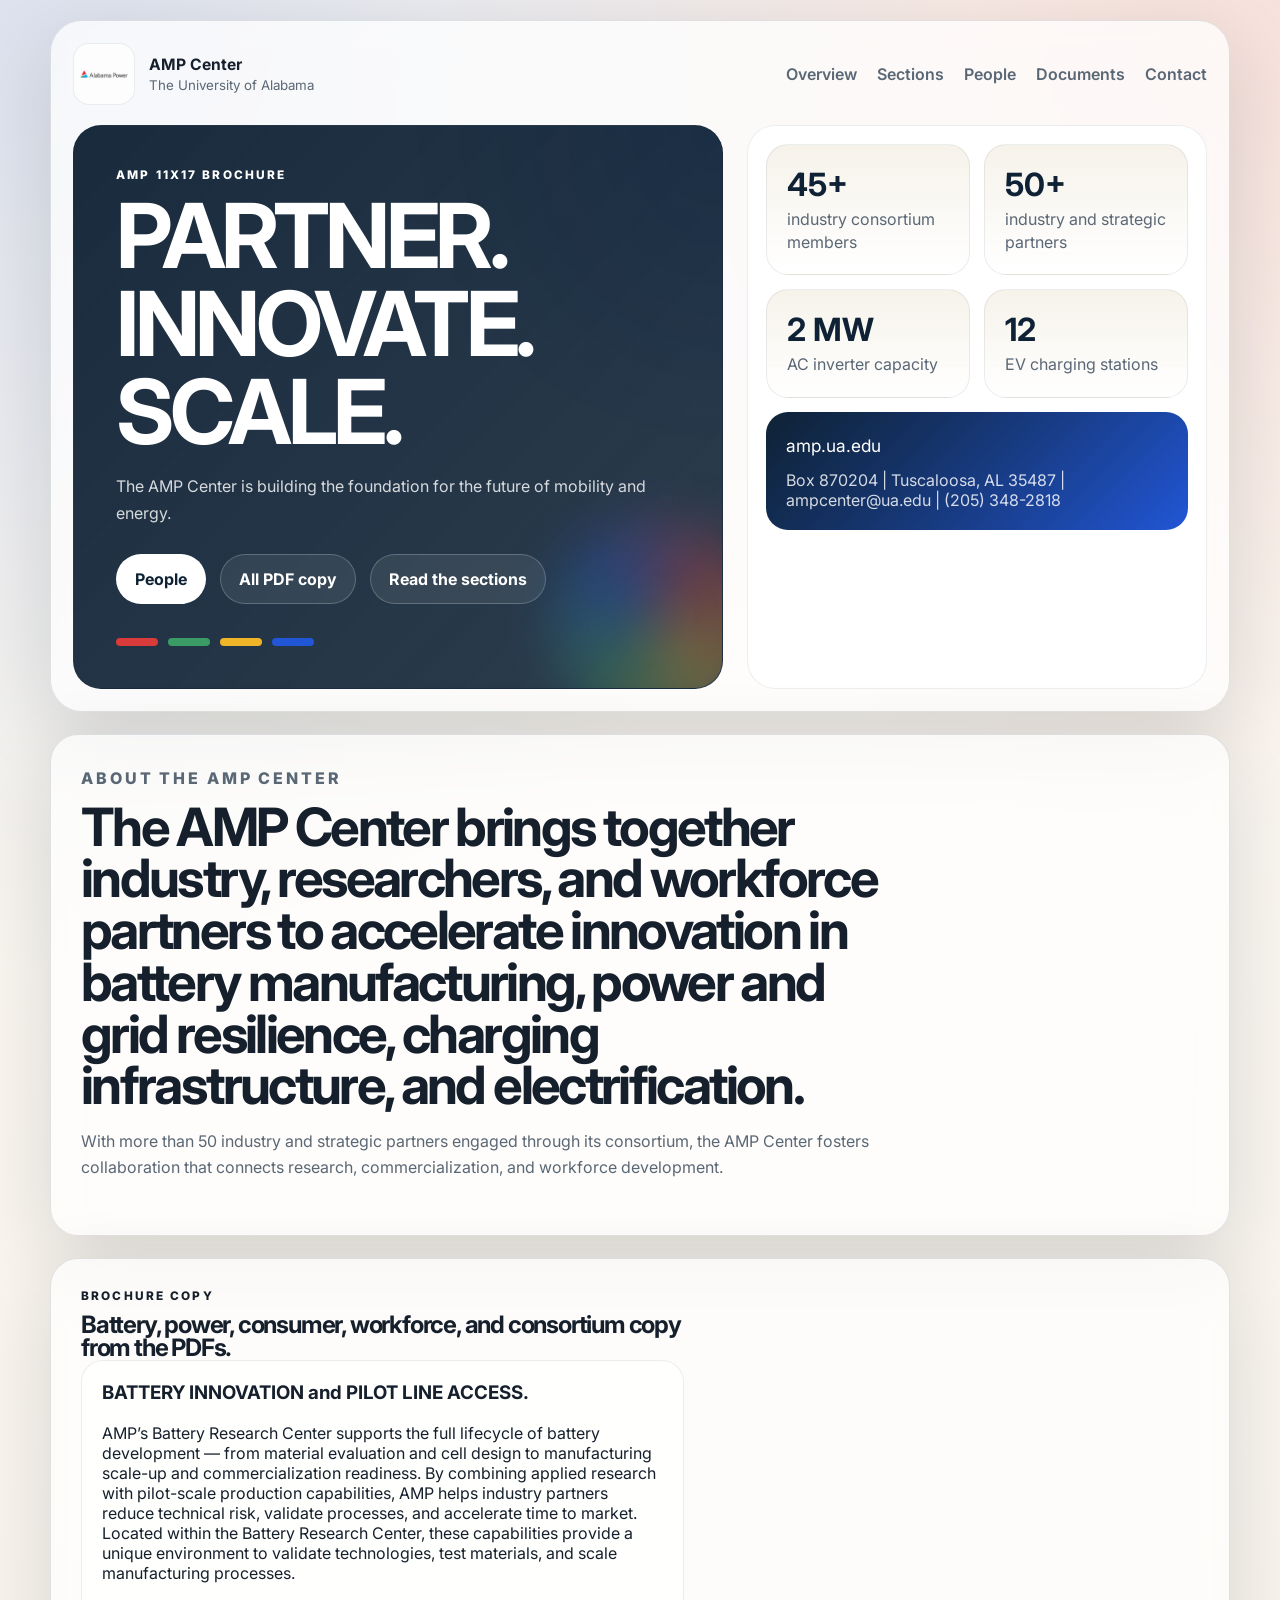
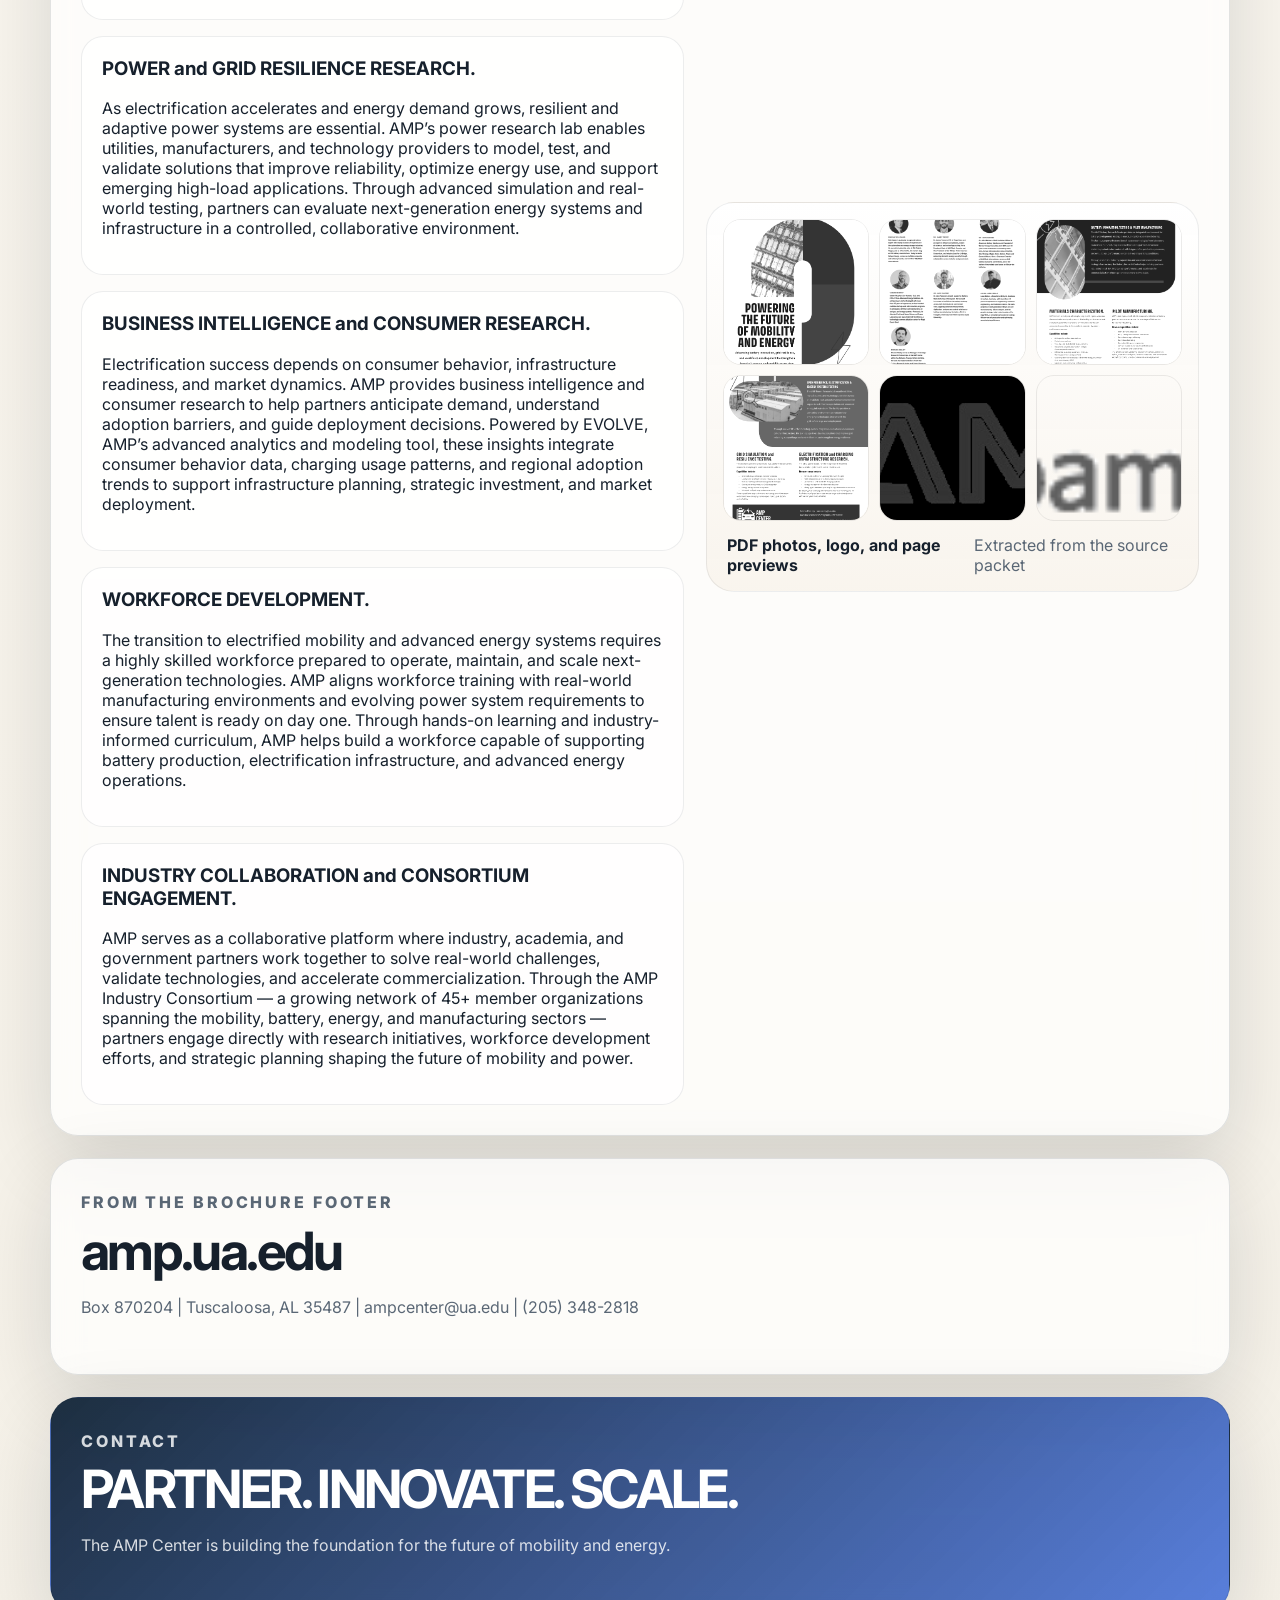
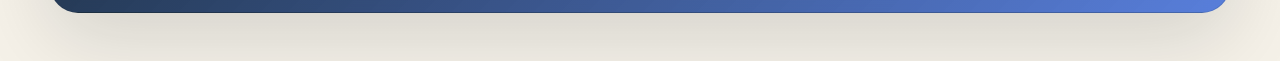
==== index.html @ bafb5ce4 "feat: replace mock copy with PDF text" ====
<!doctype html>
<html lang="en">
<head>
  <meta charset="utf-8" />
  <meta name="viewport" content="width=device-width, initial-scale=1" />
  <title>AMP Center — Partner. Innovate. Scale.</title>
  <meta name="description" content="AMP Center website built from the PDF packet, using the source copy, photos, and brand assets." />
  <link rel="preconnect" href="https://fonts.googleapis.com" />
  <link rel="preconnect" href="https://fonts.gstatic.com" crossorigin />
  <link href="https://fonts.googleapis.com/css2?family=Inter:wght@400;500;600;700;800&display=swap" rel="stylesheet" />
  <link rel="stylesheet" href="styles.css" />
</head>
<body>
  <div class="page-shell">
    <header class="hero">
      <nav class="topbar">
        <a class="brand" href="#top" aria-label="AMP Center home">
          <img src="public/assets/alabama-power-logo.gif" alt="Alabama Power logo" />
          <span><strong>AMP Center</strong><small>The University of Alabama</small></span>
        </a>
        <div class="navlinks">
          <a href="#overview">Overview</a>
          <a href="#sections">Sections</a>
          <a href="people.html">People</a>
          <a href="documents.html">Documents</a>
          <a href="#contact">Contact</a>
        </div>
      </nav>

      <div class="hero-grid" id="top">
        <div class="hero-copy">
          <p class="eyebrow">AMP 11x17 brochure</p>
          <h1>PARTNER. INNOVATE. SCALE.</h1>
          <p class="lede">The AMP Center is building the foundation for the future of mobility and energy.</p>
          <div class="hero-actions">
            <a class="button primary" href="people.html">People</a>
            <a class="button secondary" href="documents.html">All PDF copy</a>
            <a class="button secondary" href="#sections">Read the sections</a>
          </div>
          <div class="color-ribbon" aria-label="AMP brand colors">
            <span class="swatch red"></span>
            <span class="swatch green"></span>
            <span class="swatch yellow"></span>
            <span class="swatch blue"></span>
          </div>
        </div>

        <div class="hero-panel">
          <div class="stats-grid">
            <article><strong>45+</strong><span>industry consortium members</span></article>
            <article><strong>50+</strong><span>industry and strategic partners</span></article>
            <article><strong>2 MW</strong><span>AC inverter capacity</span></article>
            <article><strong>12</strong><span>EV charging stations</span></article>
          </div>
          <div class="quote-card">
            <p>amp.ua.edu</p>
            <span>Box 870204 | Tuscaloosa, AL 35487 | ampcenter@ua.edu | (205) 348-2818</span>
          </div>
        </div>
      </div>
    </header>

    <main>
      <section class="section" id="overview">
        <div class="section-head">
          <p class="eyebrow">About the AMP Center</p>
          <h2>The AMP Center brings together industry, researchers, and workforce partners to accelerate innovation in battery manufacturing, power and grid resilience, charging infrastructure, and electrification.</h2>
          <p>With more than 50 industry and strategic partners engaged through its consortium, the AMP Center fosters collaboration that connects research, commercialization, and workforce development.</p>
        </div>
      </section>

      <section class="section split" id="sections">
        <div>
          <p class="eyebrow">Brochure copy</p>
          <h2>Battery, power, consumer, workforce, and consortium copy from the PDFs.</h2>
          <div class="info-list">
            <div>
              <h3>BATTERY INNOVATION and PILOT LINE ACCESS.</h3>
              <p>AMP’s Battery Research Center supports the full lifecycle of battery development — from material evaluation and cell design to manufacturing scale-up and commercialization readiness. By combining applied research with pilot-scale production capabilities, AMP helps industry partners reduce technical risk, validate processes, and accelerate time to market. Located within the Battery Research Center, these capabilities provide a unique environment to validate technologies, test materials, and scale manufacturing processes.</p>
            </div>
            <div>
              <h3>POWER and GRID RESILIENCE RESEARCH.</h3>
              <p>As electrification accelerates and energy demand grows, resilient and adaptive power systems are essential. AMP’s power research lab enables utilities, manufacturers, and technology providers to model, test, and validate solutions that improve reliability, optimize energy use, and support emerging high-load applications. Through advanced simulation and real-world testing, partners can evaluate next-generation energy systems and infrastructure in a controlled, collaborative environment.</p>
            </div>
            <div>
              <h3>BUSINESS INTELLIGENCE and CONSUMER RESEARCH.</h3>
              <p>Electrification success depends on consumer behavior, infrastructure readiness, and market dynamics. AMP provides business intelligence and consumer research to help partners anticipate demand, understand adoption barriers, and guide deployment decisions. Powered by EVOLVE, AMP’s advanced analytics and modeling tool, these insights integrate consumer behavior data, charging usage patterns, and regional adoption trends to support infrastructure planning, strategic investment, and market deployment.</p>
            </div>
            <div>
              <h3>WORKFORCE DEVELOPMENT.</h3>
              <p>The transition to electrified mobility and advanced energy systems requires a highly skilled workforce prepared to operate, maintain, and scale next-generation technologies. AMP aligns workforce training with real-world manufacturing environments and evolving power system requirements to ensure talent is ready on day one. Through hands-on learning and industry-informed curriculum, AMP helps build a workforce capable of supporting battery production, electrification infrastructure, and advanced energy operations.</p>
            </div>
            <div>
              <h3>INDUSTRY COLLABORATION and CONSORTIUM ENGAGEMENT.</h3>
              <p>AMP serves as a collaborative platform where industry, academia, and government partners work together to solve real-world challenges, validate technologies, and accelerate commercialization. Through the AMP Industry Consortium — a growing network of 45+ member organizations spanning the mobility, battery, energy, and manufacturing sectors — partners engage directly with research initiatives, workforce development efforts, and strategic planning shaping the future of mobility and power.</p>
            </div>
          </div>
        </div>

        <aside class="mosaic-panel">
          <div class="portrait-grid">
            <img src="public/assets/pdf-previews/AMP_11x17_brochure_20260331_p1.png" alt="AMP brochure page preview" />
            <img src="public/assets/battery-page.jpg" alt="AMP battery advisory board page render" />
            <img src="public/assets/pdf-previews/AMP_BRC_OnePager_20260331_p1.png" alt="Battery research one-pager preview" />
            <img src="public/assets/pdf-previews/AMP_PRC_OnePager_20260331_p1.png" alt="Power research one-pager preview" />
            <img src="public/assets/amp-mark.jpg" alt="AMP logo from the PDF packet" />
            <img src="public/assets/alabama-power-logo.gif" alt="Alabama Power logo" />
          </div>
          <div class="mosaic-caption">
            <strong>PDF photos, logo, and page previews</strong>
            <span>Extracted from the source packet</span>
          </div>
        </aside>
      </section>

      <section class="section">
        <div class="section-head compact">
          <p class="eyebrow">From the brochure footer</p>
          <h2>amp.ua.edu</h2>
          <p>Box 870204 | Tuscaloosa, AL 35487 | ampcenter@ua.edu | (205) 348-2818</p>
        </div>
      </section>

      <section class="section highlight" id="contact">
        <div class="section-head compact">
          <p class="eyebrow">Contact</p>
          <h2>PARTNER. INNOVATE. SCALE.</h2>
          <p>The AMP Center is building the foundation for the future of mobility and energy.</p>
        </div>
      </section>
    </main>
  </div>
</body>
</html>
---- styles.css ----
:root {
  --bg: #f5f1e8;
  --surface: rgba(255, 255, 255, 0.72);
  --surface-strong: rgba(255, 255, 255, 0.92);
  --text: #16202c;
  --muted: #5a6775;
  --line: rgba(22, 32, 44, 0.12);
  --navy: #0f2235;
  --blue: #2156d6;
  --red: #d93a3a;
  --green: #3a9c64;
  --yellow: #f0b429;
  --shadow: 0 24px 80px rgba(12, 18, 28, 0.14);
}

* {
  box-sizing: border-box;
}

html {
  scroll-behavior: smooth;
}

body {
  margin: 0;
  font-family: Inter, system-ui, -apple-system, BlinkMacSystemFont, "Segoe UI", sans-serif;
  color: var(--text);
  background:
    radial-gradient(circle at top left, rgba(33, 86, 214, 0.14), transparent 28%),
    radial-gradient(circle at top right, rgba(217, 58, 58, 0.12), transparent 24%),
    linear-gradient(180deg, #fbf8f2 0%, var(--bg) 100%);
}

a {
  color: inherit;
  text-decoration: none;
}

img {
  max-width: 100%;
  display: block;
}

.page-shell {
  width: min(1180px, calc(100% - 32px));
  margin: 0 auto;
  padding: 20px 0 48px;
}

.hero,
.section,
.contact {
  border: 1px solid var(--line);
  background: var(--surface);
  backdrop-filter: blur(14px);
  box-shadow: var(--shadow);
}

.hero {
  border-radius: 32px;
  padding: 22px;
}

.topbar {
  display: flex;
  align-items: center;
  justify-content: space-between;
  gap: 20px;
  padding-bottom: 20px;
}

.brand {
  display: inline-flex;
  align-items: center;
  gap: 14px;
}

.brand img {
  width: 62px;
  height: 62px;
  object-fit: contain;
  border-radius: 16px;
  background: rgba(255, 255, 255, 0.75);
  padding: 6px;
  border: 1px solid rgba(22, 32, 44, 0.08);
}

.brand strong {
  display: block;
  font-size: 0.98rem;
}

.brand small,
.navlinks a,
.section-head p,
.quote-card span,
.mosaic-caption span {
  color: var(--muted);
}

.navlinks {
  display: flex;
  flex-wrap: wrap;
  gap: 20px;
  font-weight: 600;
}

.hero-grid {
  display: grid;
  grid-template-columns: 1.2fr 0.85fr;
  gap: 24px;
  align-items: stretch;
}

.hero-copy,
.hero-panel,
.contact-card,
.mosaic-panel,
.card {
  border-radius: 28px;
  background: var(--surface-strong);
  border: 1px solid rgba(22, 32, 44, 0.08);
}

.hero-copy {
  padding: 42px;
  background:
    linear-gradient(135deg, rgba(15, 34, 53, 0.96), rgba(15, 34, 53, 0.88)),
    radial-gradient(circle at top right, rgba(33, 86, 214, 0.45), transparent 38%);
  color: #fff;
  position: relative;
  overflow: hidden;
}

.hero-copy::after {
  content: "";
  position: absolute;
  inset: auto -40px -40px auto;
  width: 210px;
  height: 210px;
  background: conic-gradient(from 45deg, var(--red), var(--yellow), var(--green), var(--blue), var(--red));
  filter: blur(26px);
  opacity: 0.36;
  border-radius: 50%;
}

.eyebrow {
  margin: 0 0 10px;
  text-transform: uppercase;
  letter-spacing: 0.18em;
  font-size: 0.74rem;
  font-weight: 800;
}

.hero h1,
.section h2 {
  margin: 0;
  line-height: 0.98;
  letter-spacing: -0.05em;
}

.hero h1 {
  font-size: clamp(3rem, 7vw, 5.8rem);
  max-width: 10ch;
}

.lede,
.section-head p,
.contact p,
.card p,
.info-list li,
.quote-card p {
  font-size: 1rem;
  line-height: 1.65;
}

.lede {
  margin: 18px 0 0;
  max-width: 58ch;
  color: rgba(255, 255, 255, 0.82);
}

.hero-actions {
  display: flex;
  flex-wrap: wrap;
  gap: 14px;
  margin-top: 28px;
}

.button {
  display: inline-flex;
  align-items: center;
  justify-content: center;
  gap: 8px;
  padding: 14px 18px;
  border-radius: 999px;
  font-weight: 700;
  border: 1px solid transparent;
}

.button.primary {
  background: #fff;
  color: var(--navy);
}

.button.secondary {
  border-color: rgba(255, 255, 255, 0.22);
  color: #fff;
  background: rgba(255, 255, 255, 0.08);
}

.button.secondary.dark {
  border-color: rgba(22, 32, 44, 0.12);
  color: var(--navy);
  background: rgba(255, 255, 255, 0.68);
}

.color-ribbon {
  display: flex;
  gap: 10px;
  margin-top: 34px;
}

.swatch {
  width: 42px;
  height: 8px;
  border-radius: 999px;
}

.swatch.red { background: var(--red); }
.swatch.green { background: var(--green); }
.swatch.yellow { background: var(--yellow); }
.swatch.blue { background: var(--blue); }

.hero-panel {
  padding: 18px;
}

.stats-grid {
  display: grid;
  grid-template-columns: repeat(2, minmax(0, 1fr));
  gap: 14px;
}

.stats-grid article,
.card,
.contact-card,
.quote-card {
  padding: 20px;
}

.stats-grid article {
  border-radius: 22px;
  background: linear-gradient(180deg, rgba(245, 241, 232, 0.88), rgba(255, 255, 255, 0.96));
  border: 1px solid rgba(22, 32, 44, 0.08);
}

.stats-grid strong {
  display: block;
  font-size: 2rem;
  color: var(--navy);
  margin-bottom: 4px;
}

.stats-grid span {
  color: var(--muted);
  line-height: 1.45;
}

.quote-card {
  margin-top: 14px;
  border-radius: 22px;
  background:
    linear-gradient(135deg, rgba(15, 34, 53, 0.96), rgba(33, 86, 214, 0.78)),
    linear-gradient(135deg, var(--navy), var(--blue));
  color: #fff;
}

.quote-card p {
  margin: 0 0 10px;
  font-size: 1.08rem;
}

.quote-card span {
  color: rgba(255, 255, 255, 0.82);
}

.section {
  margin-top: 22px;
  padding: 30px;
  border-radius: 28px;
}

.section-head {
  max-width: 820px;
  margin-bottom: 24px;
}

.section-head h2 {
  font-size: clamp(2rem, 4.5vw, 3.3rem);
  margin-bottom: 12px;
}

.cards {
  display: grid;
  gap: 16px;
}

.three-up { grid-template-columns: repeat(3, minmax(0, 1fr)); }
.two-up { grid-template-columns: repeat(2, minmax(0, 1fr)); }

.card {
  background: linear-gradient(180deg, rgba(255, 255, 255, 0.95), rgba(252, 248, 241, 0.94));
}

.card h3,
.info-list h3,
.contact-card .eyebrow {
  margin-top: 0;
}

.card p { margin-bottom: 0; }

.card.accent-red { box-shadow: inset 0 4px 0 var(--red); }
.card.accent-blue { box-shadow: inset 0 4px 0 var(--blue); }
.card.accent-gold { box-shadow: inset 0 4px 0 var(--yellow); }

.split {
  display: grid;
  grid-template-columns: 1.1fr 0.9fr;
  gap: 22px;
  align-items: center;
}

.info-list {
  display: grid;
  gap: 16px;
}

.info-list > div {
  border-radius: 22px;
  padding: 20px;
  background: rgba(255, 255, 255, 0.72);
  border: 1px solid rgba(22, 32, 44, 0.08);
}

.info-list ul {
  margin: 0;
  padding-left: 20px;
  color: var(--muted);
}

.info-list li + li { margin-top: 8px; }

.mosaic-panel {
  padding: 16px;
  background: linear-gradient(180deg, rgba(255, 255, 255, 0.9), rgba(248, 243, 235, 0.88));
}

.portrait-grid {
  display: grid;
  grid-template-columns: repeat(3, 1fr);
  gap: 10px;
}

.portrait-grid img {
  aspect-ratio: 1 / 1;
  object-fit: cover;
  border-radius: 18px;
  filter: grayscale(1) contrast(1.08);
  border: 1px solid rgba(22, 32, 44, 0.08);
}

.source-grid {
  display: grid;
  grid-template-columns: repeat(4, minmax(0, 1fr));
  gap: 16px;
}

.source-card {
  padding: 14px;
  border-radius: 24px;
  background: rgba(255, 255, 255, 0.82);
  border: 1px solid rgba(22, 32, 44, 0.08);
}

.source-card img {
  width: 100%;
  aspect-ratio: 4 / 5;
  object-fit: cover;
  border-radius: 18px;
  border: 1px solid rgba(22, 32, 44, 0.08);
  margin-bottom: 12px;
}

.source-card h3 {
  margin: 0 0 8px;
}

.source-card p {
  margin: 0;
  color: var(--muted);
  line-height: 1.55;
}

.doc-page {
  margin-top: 16px;
  padding: 18px;
  border-radius: 24px;
  background: rgba(255, 255, 255, 0.76);
  border: 1px solid rgba(22, 32, 44, 0.08);
}

.doc-page h3 {
  margin: 0 0 12px;
}

.copy-block {
  margin: 0;
  padding: 18px;
  white-space: pre-wrap;
  font-family: "Inter", system-ui, sans-serif;
  font-size: 0.96rem;
  line-height: 1.7;
  color: var(--text);
  background: rgba(245, 241, 232, 0.5);
  border-radius: 18px;
  border: 1px solid rgba(22, 32, 44, 0.08);
}

.mosaic-caption {
  display: flex;
  justify-content: space-between;
  gap: 12px;
  align-items: baseline;
  padding: 14px 4px 0;
}

.chips {
  list-style: none;
  padding: 0;
  margin: 0;
  display: flex;
  flex-wrap: wrap;
  gap: 10px;
}

.chips li {
  padding: 10px 14px;
  border-radius: 999px;
  background: rgba(245, 241, 232, 0.95);
  border: 1px solid rgba(22, 32, 44, 0.08);
  color: var(--navy);
  font-size: 0.93rem;
  font-weight: 600;
}

.highlight {
  background:
    linear-gradient(135deg, rgba(15, 34, 53, 0.94), rgba(33, 86, 214, 0.74));
  color: #fff;
}

.highlight p,
.highlight .eyebrow { color: rgba(255, 255, 255, 0.82); }

.highlight .section-head h2 { color: #fff; }

.benefit-strip {
  display: flex;
  flex-wrap: wrap;
  gap: 12px;
}

.benefit-strip span {
  padding: 12px 16px;
  border-radius: 999px;
  background: rgba(255, 255, 255, 0.12);
  border: 1px solid rgba(255, 255, 255, 0.18);
  font-weight: 700;
}

.contact {
  margin-top: 22px;
  display: grid;
  grid-template-columns: 1fr auto;
  gap: 20px;
  align-items: center;
  padding: 30px;
  border-radius: 28px;
}

.contact-card {
  min-width: min(100%, 380px);
}

/* People directory page */
.directory-page {
  background:
    radial-gradient(circle at top left, rgba(33, 86, 214, 0.1), transparent 30%),
    radial-gradient(circle at top right, rgba(217, 58, 58, 0.08), transparent 26%),
    linear-gradient(180deg, #fbf8f2 0%, var(--bg) 100%);
}

.directory-hero,
.directory-section {
  border: 1px solid var(--line);
  background: var(--surface);
  backdrop-filter: blur(14px);
  box-shadow: var(--shadow);
  border-radius: 32px;
}

.directory-hero {
  padding: 22px;
}

.directory-topbar {
  display: flex;
  align-items: center;
  justify-content: space-between;
  gap: 16px;
  margin-bottom: 22px;
}

.directory-hero-grid {
  display: grid;
  grid-template-columns: 1fr 360px;
  gap: 22px;
  align-items: stretch;
}

.directory-hero-grid h1 {
  margin: 0;
  font-size: clamp(2.6rem, 6vw, 5rem);
  line-height: 0.98;
  letter-spacing: -0.05em;
  max-width: 12ch;
}

.dark {
  color: var(--navy);
}

.directory-hero-card {
  padding: 14px;
  border-radius: 28px;
  background: rgba(255, 255, 255, 0.78);
  border: 1px solid rgba(22, 32, 44, 0.08);
  display: flex;
  flex-direction: column;
  gap: 12px;
}

.directory-hero-card img,
.committee-poster img {
  width: 100%;
  display: block;
  border-radius: 20px;
  border: 1px solid rgba(22, 32, 44, 0.08);
}

.directory-hero-card span,
.committee-poster {
  color: var(--muted);
}

.directory-main {
  display: grid;
  gap: 22px;
  margin-top: 22px;
}

.directory-section {
  padding: 28px;
}

.committee-poster {
  margin-bottom: 18px;
}

.committee-poster img {
  max-height: 420px;
  object-fit: cover;
}

.people-grid {
  display: grid;
  grid-template-columns: repeat(2, minmax(0, 1fr));
  gap: 16px;
}

.person-card {
  display: grid;
  grid-template-columns: 88px 1fr;
  gap: 14px;
  padding: 16px;
  border-radius: 24px;
  background: rgba(255, 255, 255, 0.82);
  border: 1px solid rgba(22, 32, 44, 0.08);
}

.person-photo {
  width: 88px;
  height: 88px;
  border-radius: 22px;
  object-fit: cover;
  border: 1px solid rgba(22, 32, 44, 0.08);
  background: #fff;
}

.photo-poster {
  background-image: url("public/assets/battery-page.jpg");
  background-size: cover;
  background-position: center;
}

.person-card h3 {
  margin: 0 0 4px;
}

.role {
  margin: 0 0 8px;
  color: var(--blue);
  font-size: 0.92rem;
  font-weight: 700;
}

.person-card p:last-child {
  margin: 0;
  line-height: 1.55;
  color: var(--muted);
}

@media (max-width: 980px) {
  .hero-grid,
  .split,
  .contact,
  .three-up,
  .two-up,
  .source-grid,
  .directory-hero-grid,
  .people-grid {
    grid-template-columns: 1fr;
  }

  .topbar {
    flex-direction: column;
    align-items: flex-start;
  }

  .navlinks {
    gap: 14px;
  }

  .hero-copy {
    padding: 28px;
  }

  .section,
  .contact {
    padding: 22px;
  }
}

@media (max-width: 640px) {
  .page-shell {
    width: min(100% - 18px, 1180px);
    padding-top: 10px;
  }

  .hero,
  .section,
  .contact {
    border-radius: 24px;
  }

  .hero-copy,
  .hero-panel,
  .card,
  .contact-card,
  .mosaic-panel {
    border-radius: 22px;
  }

  .stats-grid {
    grid-template-columns: 1fr;
  }

  .portrait-grid {
    grid-template-columns: repeat(2, 1fr);
  }

  .directory-topbar {
    flex-direction: column;
    align-items: flex-start;
  }

  .person-card {
    grid-template-columns: 76px 1fr;
  }

  .person-photo {
    width: 76px;
    height: 76px;
  }

  .mosaic-caption {
    flex-direction: column;
    align-items: flex-start;
  }
}

@media (max-width: 640px) {
  .directory-hero,
  .directory-section {
    border-radius: 24px;
  }

  .directory-hero-grid h1 {
    max-width: none;
  }
}
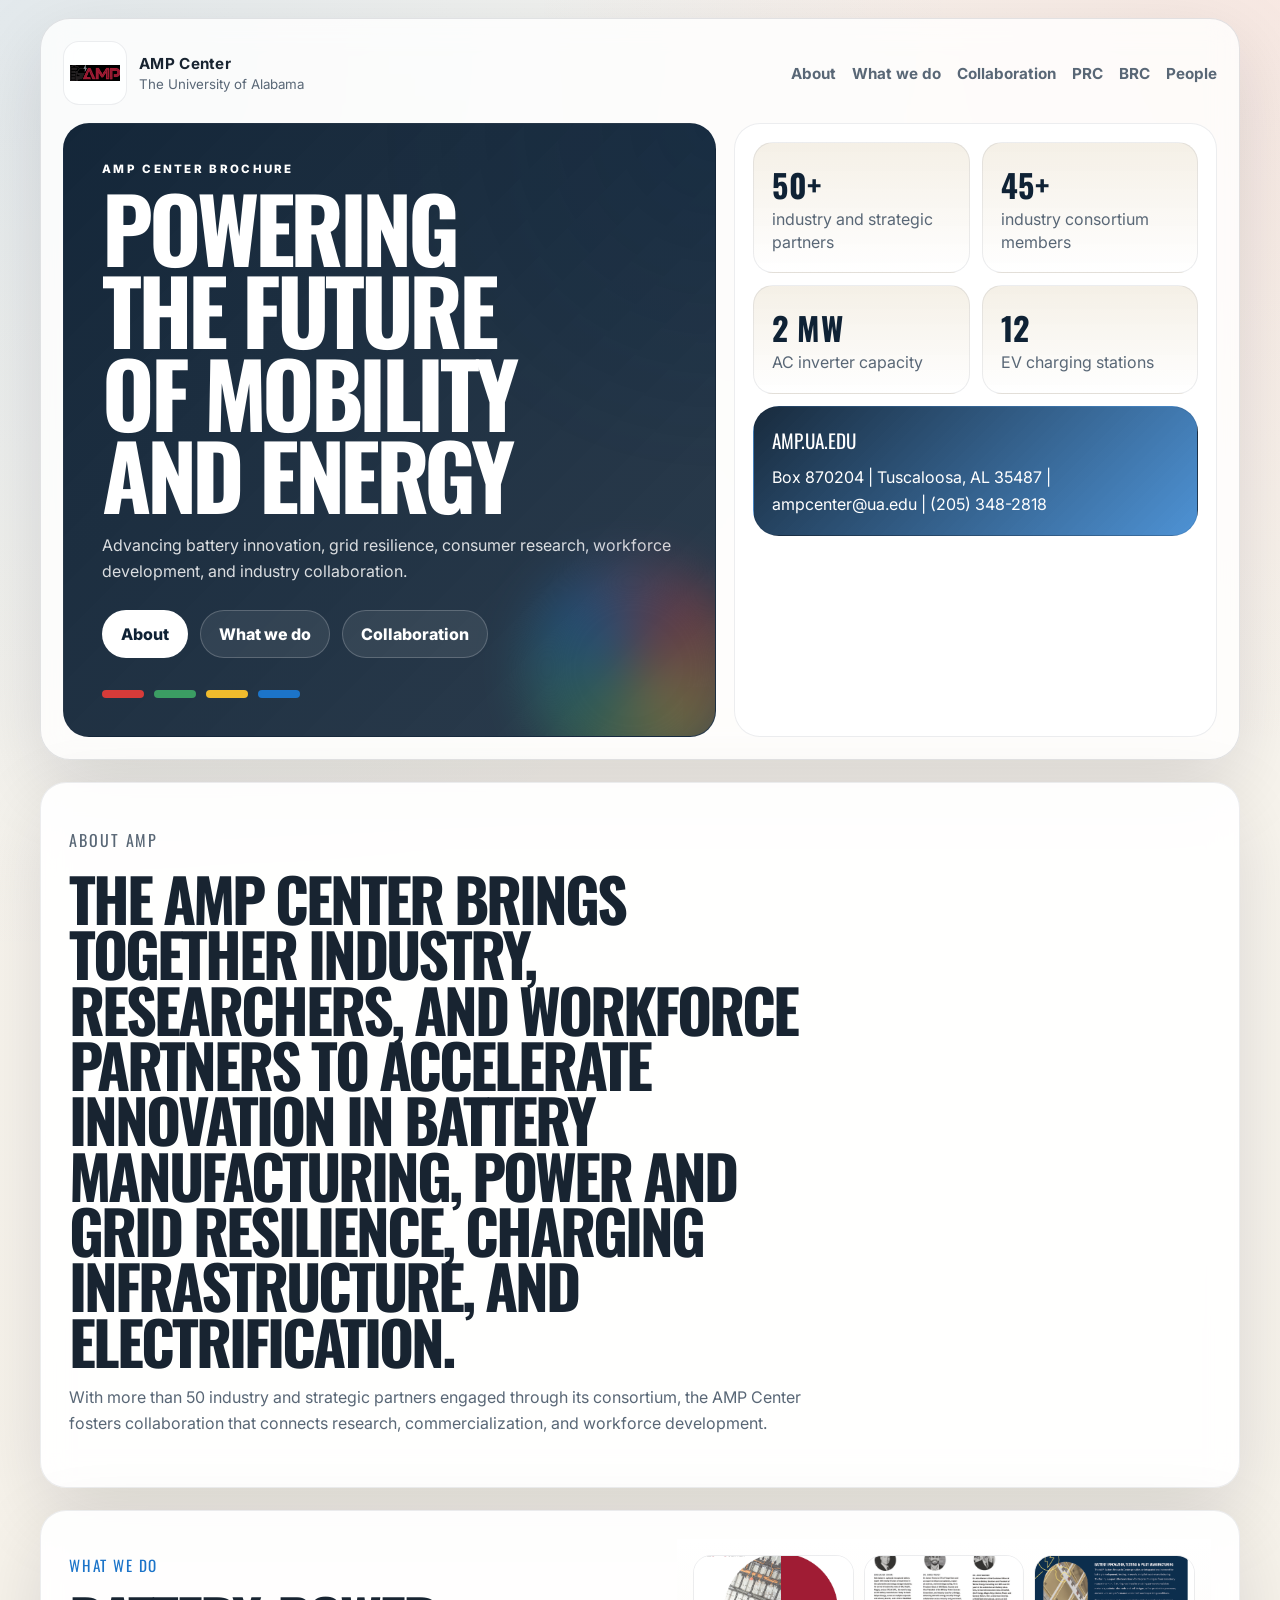
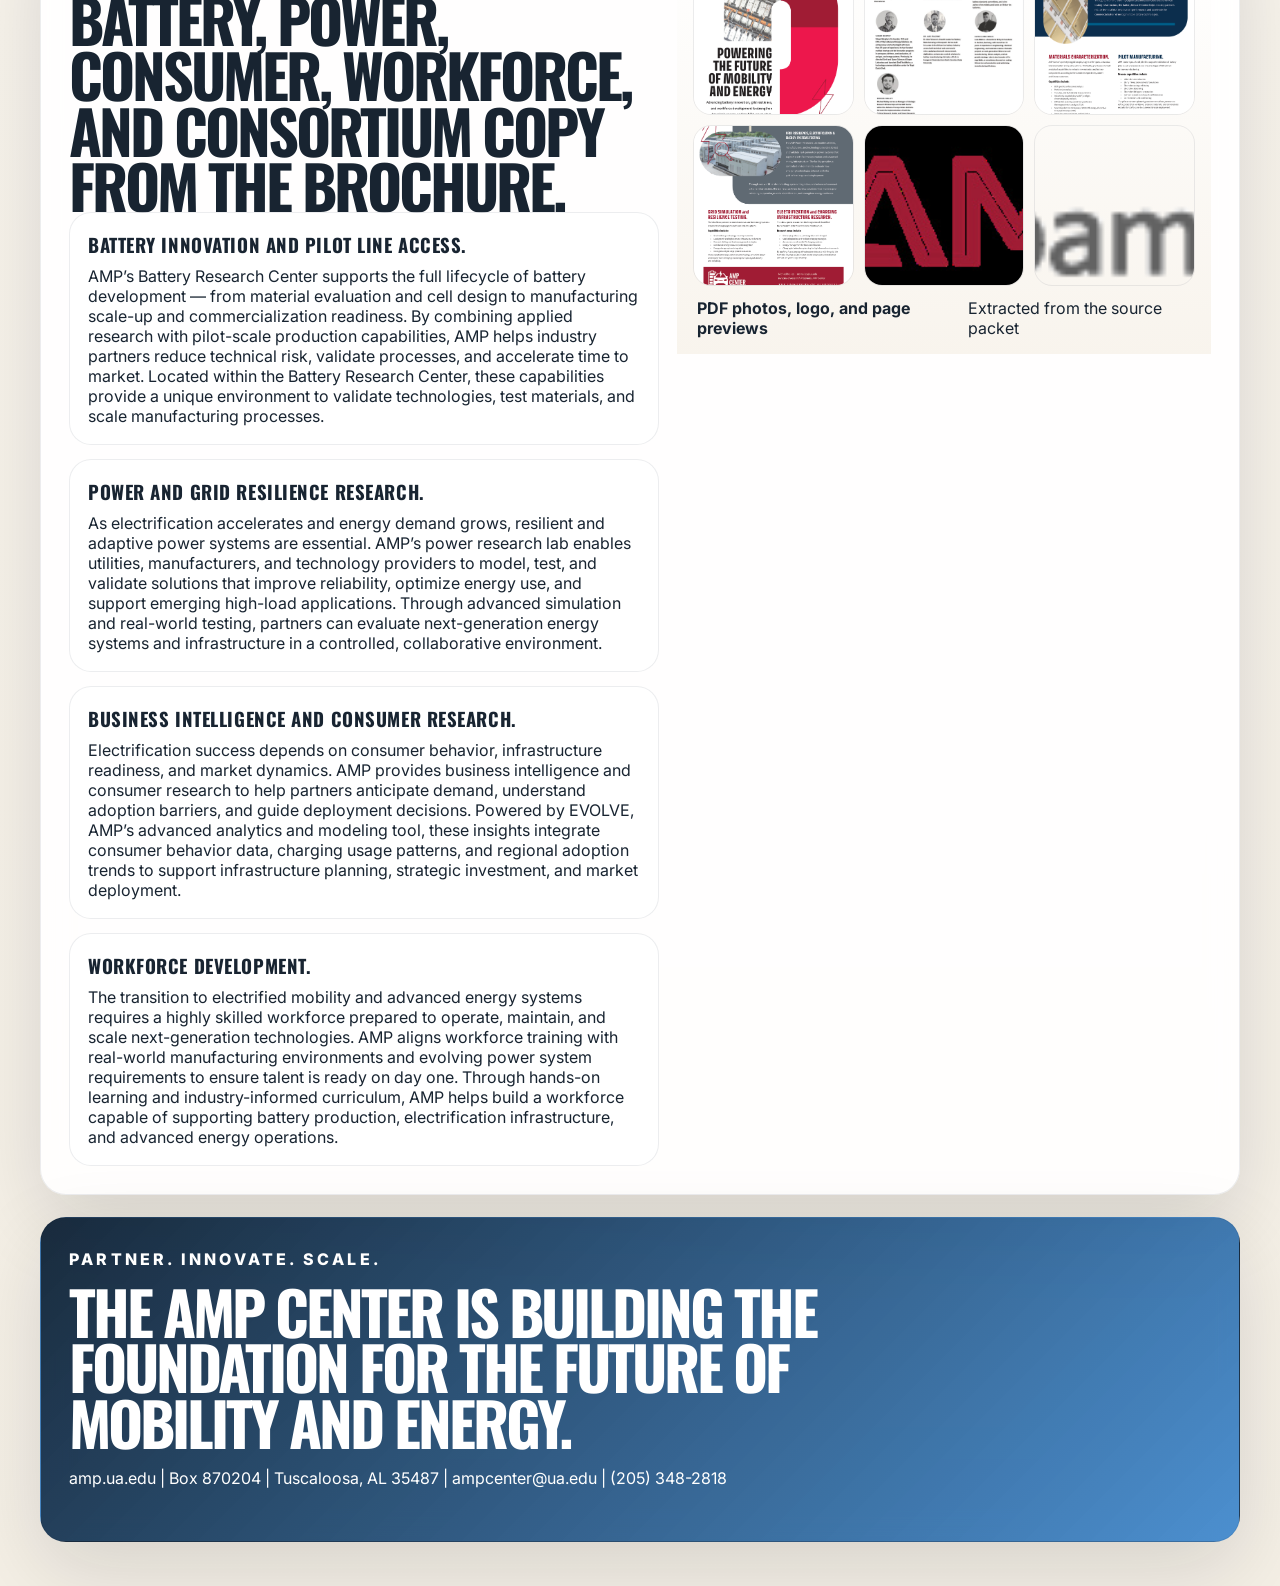
==== commit 52aa9533: "feat: redesign AMP site around brochure pages" ====
--- a/index.html
+++ b/index.html
@@ -3,52 +3,47 @@
 <head>
   <meta charset="utf-8" />
   <meta name="viewport" content="width=device-width, initial-scale=1" />
-  <title>AMP Center — Partner. Innovate. Scale.</title>
-  <meta name="description" content="AMP Center website built from the PDF packet, using the source copy, photos, and brand assets." />
+  <title>AMP Center — Powering the future of mobility and energy</title>
+  <meta name="description" content="AMP Center site using brochure colors, fonts, logo, and PDF copy." />
   <link rel="preconnect" href="https://fonts.googleapis.com" />
   <link rel="preconnect" href="https://fonts.gstatic.com" crossorigin />
-  <link href="https://fonts.googleapis.com/css2?family=Inter:wght@400;500;600;700;800&display=swap" rel="stylesheet" />
+  <link href="https://fonts.googleapis.com/css2?family=Inter:wght@400;500;600;700;800&family=Oswald:wght@400;500;600;700&display=swap" rel="stylesheet" />
   <link rel="stylesheet" href="styles.css" />
 </head>
 <body>
   <div class="page-shell">
     <header class="hero">
       <nav class="topbar">
-        <a class="brand" href="#top" aria-label="AMP Center home">
-          <img src="public/assets/alabama-power-logo.gif" alt="Alabama Power logo" />
+        <a class="brand" href="index.html">
+          <img src="public/assets/amp-mark.jpg" alt="AMP logo" />
           <span><strong>AMP Center</strong><small>The University of Alabama</small></span>
         </a>
         <div class="navlinks">
-          <a href="#overview">Overview</a>
-          <a href="#sections">Sections</a>
+          <a href="about.html">About</a>
+          <a href="what-we-do.html">What we do</a>
+          <a href="collaboration.html">Collaboration</a>
+          <a href="prc.html">PRC</a>
+          <a href="brc.html">BRC</a>
           <a href="people.html">People</a>
-          <a href="documents.html">Documents</a>
-          <a href="#contact">Contact</a>
         </div>
       </nav>
 
-      <div class="hero-grid" id="top">
+      <div class="hero-grid">
         <div class="hero-copy">
-          <p class="eyebrow">AMP 11x17 brochure</p>
-          <h1>PARTNER. INNOVATE. SCALE.</h1>
-          <p class="lede">The AMP Center is building the foundation for the future of mobility and energy.</p>
+          <p class="eyebrow">AMP Center brochure</p>
+          <h1>POWERING THE FUTURE OF MOBILITY AND ENERGY</h1>
+          <p class="lede">Advancing battery innovation, grid resilience, consumer research, workforce development, and industry collaboration.</p>
           <div class="hero-actions">
-            <a class="button primary" href="people.html">People</a>
-            <a class="button secondary" href="documents.html">All PDF copy</a>
-            <a class="button secondary" href="#sections">Read the sections</a>
+            <a class="button primary" href="about.html">About</a>
+            <a class="button secondary" href="what-we-do.html">What we do</a>
+            <a class="button secondary" href="collaboration.html">Collaboration</a>
           </div>
-          <div class="color-ribbon" aria-label="AMP brand colors">
-            <span class="swatch red"></span>
-            <span class="swatch green"></span>
-            <span class="swatch yellow"></span>
-            <span class="swatch blue"></span>
-          </div>
+          <div class="color-ribbon"><span class="swatch red"></span><span class="swatch green"></span><span class="swatch yellow"></span><span class="swatch blue"></span></div>
         </div>
-
         <div class="hero-panel">
           <div class="stats-grid">
+            <article><strong>50+</strong><span>industry and strategic partners</span></article>
             <article><strong>45+</strong><span>industry consortium members</span></article>
-            <article><strong>50+</strong><span>industry and strategic partners</span></article>
             <article><strong>2 MW</strong><span>AC inverter capacity</span></article>
             <article><strong>12</strong><span>EV charging stations</span></article>
           </div>
@@ -61,71 +56,43 @@
     </header>
 
     <main>
-      <section class="section" id="overview">
-        <div class="section-head">
-          <p class="eyebrow">About the AMP Center</p>
+      <section class="section">
+        <div class="section-head tight">
+          <p class="brochure-kicker">About AMP</p>
           <h2>The AMP Center brings together industry, researchers, and workforce partners to accelerate innovation in battery manufacturing, power and grid resilience, charging infrastructure, and electrification.</h2>
           <p>With more than 50 industry and strategic partners engaged through its consortium, the AMP Center fosters collaboration that connects research, commercialization, and workforce development.</p>
         </div>
       </section>
 
-      <section class="section split" id="sections">
+      <section class="section split">
         <div>
-          <p class="eyebrow">Brochure copy</p>
-          <h2>Battery, power, consumer, workforce, and consortium copy from the PDFs.</h2>
+          <p class="brochure-kicker">What we do</p>
+          <h2>Battery, power, consumer, workforce, and consortium copy from the brochure.</h2>
           <div class="info-list">
-            <div>
-              <h3>BATTERY INNOVATION and PILOT LINE ACCESS.</h3>
-              <p>AMP’s Battery Research Center supports the full lifecycle of battery development — from material evaluation and cell design to manufacturing scale-up and commercialization readiness. By combining applied research with pilot-scale production capabilities, AMP helps industry partners reduce technical risk, validate processes, and accelerate time to market. Located within the Battery Research Center, these capabilities provide a unique environment to validate technologies, test materials, and scale manufacturing processes.</p>
-            </div>
-            <div>
-              <h3>POWER and GRID RESILIENCE RESEARCH.</h3>
-              <p>As electrification accelerates and energy demand grows, resilient and adaptive power systems are essential. AMP’s power research lab enables utilities, manufacturers, and technology providers to model, test, and validate solutions that improve reliability, optimize energy use, and support emerging high-load applications. Through advanced simulation and real-world testing, partners can evaluate next-generation energy systems and infrastructure in a controlled, collaborative environment.</p>
-            </div>
-            <div>
-              <h3>BUSINESS INTELLIGENCE and CONSUMER RESEARCH.</h3>
-              <p>Electrification success depends on consumer behavior, infrastructure readiness, and market dynamics. AMP provides business intelligence and consumer research to help partners anticipate demand, understand adoption barriers, and guide deployment decisions. Powered by EVOLVE, AMP’s advanced analytics and modeling tool, these insights integrate consumer behavior data, charging usage patterns, and regional adoption trends to support infrastructure planning, strategic investment, and market deployment.</p>
-            </div>
-            <div>
-              <h3>WORKFORCE DEVELOPMENT.</h3>
-              <p>The transition to electrified mobility and advanced energy systems requires a highly skilled workforce prepared to operate, maintain, and scale next-generation technologies. AMP aligns workforce training with real-world manufacturing environments and evolving power system requirements to ensure talent is ready on day one. Through hands-on learning and industry-informed curriculum, AMP helps build a workforce capable of supporting battery production, electrification infrastructure, and advanced energy operations.</p>
-            </div>
-            <div>
-              <h3>INDUSTRY COLLABORATION and CONSORTIUM ENGAGEMENT.</h3>
-              <p>AMP serves as a collaborative platform where industry, academia, and government partners work together to solve real-world challenges, validate technologies, and accelerate commercialization. Through the AMP Industry Consortium — a growing network of 45+ member organizations spanning the mobility, battery, energy, and manufacturing sectors — partners engage directly with research initiatives, workforce development efforts, and strategic planning shaping the future of mobility and power.</p>
-            </div>
+            <div><h3>BATTERY INNOVATION and PILOT LINE ACCESS.</h3><p>AMP’s Battery Research Center supports the full lifecycle of battery development — from material evaluation and cell design to manufacturing scale-up and commercialization readiness. By combining applied research with pilot-scale production capabilities, AMP helps industry partners reduce technical risk, validate processes, and accelerate time to market. Located within the Battery Research Center, these capabilities provide a unique environment to validate technologies, test materials, and scale manufacturing processes.</p></div>
+            <div><h3>POWER and GRID RESILIENCE RESEARCH.</h3><p>As electrification accelerates and energy demand grows, resilient and adaptive power systems are essential. AMP’s power research lab enables utilities, manufacturers, and technology providers to model, test, and validate solutions that improve reliability, optimize energy use, and support emerging high-load applications. Through advanced simulation and real-world testing, partners can evaluate next-generation energy systems and infrastructure in a controlled, collaborative environment.</p></div>
+            <div><h3>BUSINESS INTELLIGENCE and CONSUMER RESEARCH.</h3><p>Electrification success depends on consumer behavior, infrastructure readiness, and market dynamics. AMP provides business intelligence and consumer research to help partners anticipate demand, understand adoption barriers, and guide deployment decisions. Powered by EVOLVE, AMP’s advanced analytics and modeling tool, these insights integrate consumer behavior data, charging usage patterns, and regional adoption trends to support infrastructure planning, strategic investment, and market deployment.</p></div>
+            <div><h3>WORKFORCE DEVELOPMENT.</h3><p>The transition to electrified mobility and advanced energy systems requires a highly skilled workforce prepared to operate, maintain, and scale next-generation technologies. AMP aligns workforce training with real-world manufacturing environments and evolving power system requirements to ensure talent is ready on day one. Through hands-on learning and industry-informed curriculum, AMP helps build a workforce capable of supporting battery production, electrification infrastructure, and advanced energy operations.</p></div>
           </div>
         </div>
-
         <aside class="mosaic-panel">
           <div class="portrait-grid">
-            <img src="public/assets/pdf-previews/AMP_11x17_brochure_20260331_p1.png" alt="AMP brochure page preview" />
-            <img src="public/assets/battery-page.jpg" alt="AMP battery advisory board page render" />
-            <img src="public/assets/pdf-previews/AMP_BRC_OnePager_20260331_p1.png" alt="Battery research one-pager preview" />
-            <img src="public/assets/pdf-previews/AMP_PRC_OnePager_20260331_p1.png" alt="Power research one-pager preview" />
-            <img src="public/assets/amp-mark.jpg" alt="AMP logo from the PDF packet" />
+            <img src="public/assets/pdf-previews/AMP_11x17_brochure_20260331_p1.png" alt="AMP brochure preview" />
+            <img src="public/assets/battery-page.jpg" alt="Battery advisory board page render" />
+            <img src="public/assets/pdf-previews/AMP_BRC_OnePager_20260331_p1.png" alt="Battery one-pager preview" />
+            <img src="public/assets/pdf-previews/AMP_PRC_OnePager_20260331_p1.png" alt="Power one-pager preview" />
+            <img src="public/assets/amp-mark.jpg" alt="AMP logo" />
             <img src="public/assets/alabama-power-logo.gif" alt="Alabama Power logo" />
           </div>
-          <div class="mosaic-caption">
-            <strong>PDF photos, logo, and page previews</strong>
-            <span>Extracted from the source packet</span>
-          </div>
+          <div class="mosaic-caption"><strong>PDF photos, logo, and page previews</strong><span>Extracted from the source packet</span></div>
         </aside>
       </section>
 
-      <section class="section">
-        <div class="section-head compact">
-          <p class="eyebrow">From the brochure footer</p>
-          <h2>amp.ua.edu</h2>
-          <p>Box 870204 | Tuscaloosa, AL 35487 | ampcenter@ua.edu | (205) 348-2818</p>
-        </div>
-      </section>
-
-      <section class="section highlight" id="contact">
-        <div class="section-head compact">
-          <p class="eyebrow">Contact</p>
-          <h2>PARTNER. INNOVATE. SCALE.</h2>
-          <p>The AMP Center is building the foundation for the future of mobility and energy.</p>
+      <section class="section highlight">
+        <div class="section-head tight">
+          <p class="eyebrow">Partner. Innovate. Scale.</p>
+          <h2>The AMP Center is building the foundation for the future of mobility and energy.</h2>
+          <p>amp.ua.edu | Box 870204 | Tuscaloosa, AL 35487 | ampcenter@ua.edu | (205) 348-2818</p>
         </div>
       </section>
     </main>
--- a/styles.css
+++ b/styles.css
@@ -1,723 +1,163 @@
 :root {
-  --bg: #f5f1e8;
-  --surface: rgba(255, 255, 255, 0.72);
-  --surface-strong: rgba(255, 255, 255, 0.92);
-  --text: #16202c;
-  --muted: #5a6775;
-  --line: rgba(22, 32, 44, 0.12);
+  --paper: #f4efe5;
+  --panel: rgba(255,255,255,0.78);
+  --panel-strong: rgba(255,255,255,0.92);
+  --ink: #182431;
+  --muted: #596776;
+  --line: rgba(24,36,49,0.12);
   --navy: #0f2235;
-  --blue: #2156d6;
-  --red: #d93a3a;
-  --green: #3a9c64;
-  --yellow: #f0b429;
-  --shadow: 0 24px 80px rgba(12, 18, 28, 0.14);
+  --blue: #1c74c9;
+  --red: #d63b39;
+  --yellow: #f0bb2d;
+  --green: #3b9d63;
+  --shadow: 0 26px 80px rgba(12,18,28,0.13);
+  --heading: "Oswald", "Arial Narrow", sans-serif;
+  --body: "Inter", system-ui, -apple-system, BlinkMacSystemFont, "Segoe UI", sans-serif;
 }
-
-* {
-  box-sizing: border-box;
-}
-
-html {
-  scroll-behavior: smooth;
-}
-
+* { box-sizing: border-box; }
+html { scroll-behavior: smooth; }
 body {
   margin: 0;
-  font-family: Inter, system-ui, -apple-system, BlinkMacSystemFont, "Segoe UI", sans-serif;
-  color: var(--text);
+  font-family: var(--body);
+  color: var(--ink);
   background:
-    radial-gradient(circle at top left, rgba(33, 86, 214, 0.14), transparent 28%),
-    radial-gradient(circle at top right, rgba(217, 58, 58, 0.12), transparent 24%),
-    linear-gradient(180deg, #fbf8f2 0%, var(--bg) 100%);
+    radial-gradient(circle at top left, rgba(28,116,201,.10), transparent 28%),
+    radial-gradient(circle at top right, rgba(214,59,57,.08), transparent 22%),
+    linear-gradient(180deg, #faf7f1 0%, var(--paper) 100%);
 }
-
-a {
-  color: inherit;
-  text-decoration: none;
+a { color: inherit; text-decoration: none; }
+img { max-width: 100%; display: block; }
+.page-shell {
+  width: min(1200px, calc(100% - 28px));
+  margin: 0 auto;
+  padding: 18px 0 44px;
 }
-
-img {
-  max-width: 100%;
-  display: block;
+.hero, .section, .directory-hero, .directory-section {
+  background: var(--panel);
+  backdrop-filter: blur(14px);
+  border: 1px solid var(--line);
+  box-shadow: var(--shadow);
+  border-radius: 30px;
 }
-
-.page-shell {
-  width: min(1180px, calc(100% - 32px));
-  margin: 0 auto;
-  padding: 20px 0 48px;
+.hero, .directory-hero { padding: 22px; }
+.topbar, .directory-topbar {
+  display: flex; align-items: center; justify-content: space-between; gap: 16px; margin-bottom: 18px;
 }
-
-.hero,
-.section,
-.contact {
-  border: 1px solid var(--line);
-  background: var(--surface);
-  backdrop-filter: blur(14px);
-  box-shadow: var(--shadow);
+.brand {
+  display: inline-flex; align-items: center; gap: 12px;
 }
-
-.hero {
-  border-radius: 32px;
-  padding: 22px;
+.brand img {
+  width: 64px; height: 64px; object-fit: contain; padding: 6px; border-radius: 16px;
+  background: rgba(255,255,255,.8); border: 1px solid rgba(24,36,49,.08);
 }
-
-.topbar {
-  display: flex;
-  align-items: center;
-  justify-content: space-between;
-  gap: 20px;
-  padding-bottom: 20px;
+.brand strong { display:block; font-size: .95rem; letter-spacing:.02em; }
+.brand small, .navlinks a, .section-head p, .muted, .caption, .doc-page .source-note { color: var(--muted); }
+.navlinks { display:flex; flex-wrap:wrap; gap: 16px; font-weight: 700; }
+.navlinks a { font-size: .95rem; }
+.hero-grid, .split, .directory-hero-grid, .people-grid, .source-grid { display:grid; gap: 18px; }
+.hero-grid { grid-template-columns: 1.15fr .85fr; align-items: stretch; }
+.hero-copy, .hero-panel, .section, .card, .source-card, .directory-hero-card, .person-card, .doc-page, .quote-card {
+  border-radius: 26px; background: var(--panel-strong); border: 1px solid rgba(24,36,49,.08);
 }
-
-.brand {
-  display: inline-flex;
-  align-items: center;
-  gap: 14px;
+.hero-copy {
+  padding: 38px; color: #fff; overflow: hidden;
+  background:
+    linear-gradient(135deg, rgba(15,34,53,.98), rgba(15,34,53,.88)),
+    radial-gradient(circle at top right, rgba(28,116,201,.5), transparent 40%);
+  position: relative;
 }
-
-.brand img {
-  width: 62px;
-  height: 62px;
-  object-fit: contain;
-  border-radius: 16px;
-  background: rgba(255, 255, 255, 0.75);
-  padding: 6px;
-  border: 1px solid rgba(22, 32, 44, 0.08);
+.hero-copy::after {
+  content:''; position:absolute; inset:auto -28px -42px auto; width: 220px; height:220px; border-radius:50%;
+  background: conic-gradient(from 45deg, var(--red), var(--yellow), var(--green), var(--blue), var(--red));
+  filter: blur(24px); opacity:.33;
 }
-
-.brand strong {
-  display: block;
-  font-size: 0.98rem;
+.eyebrow {
+  margin:0 0 10px; text-transform:uppercase; letter-spacing:.2em; font-size:.72rem; font-weight:800;
 }
-
-.brand small,
-.navlinks a,
-.section-head p,
-.quote-card span,
-.mosaic-caption span {
-  color: var(--muted);
+.hero h1, .section h2, .directory-hero-grid h1 {
+  margin:0; line-height:.92; letter-spacing:-.05em; font-family: var(--heading); text-transform: uppercase;
 }
-
-.navlinks {
-  display: flex;
-  flex-wrap: wrap;
-  gap: 20px;
-  font-weight: 600;
+.hero h1 { font-size: clamp(3rem, 7vw, 6rem); max-width: 9ch; }
+.section h2, .directory-hero-grid h1 { font-size: clamp(2.1rem, 4.7vw, 3.8rem); }
+.lede, .section-head p, .card p, .quote-card p, .quote-card span, .person-card p, .doc-page p, .doc-page li { line-height:1.65; font-size: 1rem; }
+.lede { max-width: 62ch; margin: 16px 0 0; color: rgba(255,255,255,.84); }
+.hero-actions { display:flex; flex-wrap:wrap; gap: 12px; margin-top: 26px; }
+.button { display:inline-flex; align-items:center; justify-content:center; padding: 13px 18px; border-radius: 999px; font-weight:800; border:1px solid transparent; }
+.button.primary { background:#fff; color:var(--navy); }
+.button.secondary { color:#fff; background: rgba(255,255,255,.08); border-color: rgba(255,255,255,.2); }
+.button.secondary.dark { color:var(--navy); background: rgba(255,255,255,.75); border-color: rgba(24,36,49,.12); }
+.hero-panel { padding: 18px; }
+.stats-grid { display:grid; grid-template-columns: repeat(2, minmax(0,1fr)); gap: 12px; }
+.stats-grid article { padding: 18px; border-radius: 20px; background: linear-gradient(180deg, rgba(244,239,229,.95), rgba(255,255,255,.92)); border:1px solid rgba(24,36,49,.08); }
+.stats-grid strong { display:block; font-family:var(--heading); font-size: 2rem; letter-spacing:.02em; color: var(--navy); }
+.stats-grid span { color: var(--muted); line-height:1.45; }
+.quote-card { margin-top: 12px; padding: 18px; color:#fff; background: linear-gradient(135deg, rgba(15,34,53,.96), rgba(28,116,201,.78)); }
+.quote-card p { margin:0 0 8px; font-family: var(--heading); font-size: 1.2rem; text-transform: uppercase; }
+.color-ribbon { display:flex; gap: 10px; margin-top: 32px; }
+.swatch { width: 42px; height: 8px; border-radius: 999px; }
+.swatch.red{background:var(--red)} .swatch.green{background:var(--green)} .swatch.yellow{background:var(--yellow)} .swatch.blue{background:var(--blue)}
+.section { margin-top: 22px; padding: 28px; }
+.section-head { max-width: 900px; margin-bottom: 22px; }
+.section-head.compact { margin-bottom: 14px; }
+.cards { display:grid; gap: 14px; }
+.three-up { grid-template-columns: repeat(3, minmax(0,1fr)); }
+.two-up { grid-template-columns: repeat(2, minmax(0,1fr)); }
+.card { padding: 18px; }
+.card h3, .info-list h3, .source-card h3, .doc-page h3, .person-card h3 { margin: 0 0 8px; font-family: var(--heading); text-transform: uppercase; letter-spacing:.03em; }
+.card p { margin: 0; }
+.card.accent-red{box-shadow: inset 0 4px 0 var(--red)} .card.accent-blue{box-shadow: inset 0 4px 0 var(--blue)} .card.accent-gold{box-shadow: inset 0 4px 0 var(--yellow)}
+.split { grid-template-columns: 1.05fr .95fr; align-items: start; }
+.info-list { display:grid; gap: 14px; }
+.info-list > div { padding: 18px; border-radius: 22px; background: rgba(255,255,255,.72); border:1px solid rgba(24,36,49,.08); }
+.info-list p { margin:0; }
+.portrait-grid { display:grid; grid-template-columns: repeat(3, minmax(0,1fr)); gap: 10px; }
+.portrait-grid img, .source-card img, .committee-poster img, .directory-hero-card img, .person-photo { border-radius: 18px; border:1px solid rgba(24,36,49,.08); }
+.portrait-grid img { aspect-ratio: 1 / 1; object-fit: cover; }
+.source-grid { grid-template-columns: repeat(4, minmax(0,1fr)); }
+.source-card, .doc-page, .person-card { padding: 14px; }
+.source-card img, .committee-poster img { width:100%; object-fit: cover; }
+.source-card img { aspect-ratio: 4 / 5; margin-bottom: 12px; }
+.source-card p, .doc-page p, .person-card p { margin: 0; color: var(--muted); }
+.doc-page { margin-top: 14px; }
+.doc-page h3 { margin-bottom: 10px; }
+.copy-block {
+  margin:0; padding: 16px; white-space: pre-wrap; line-height:1.72; font-family: var(--body); font-size:.96rem;
+  background: rgba(244,239,229,.46); border-radius: 18px; border:1px solid rgba(24,36,49,.08);
 }
-
-.hero-grid {
-  display: grid;
-  grid-template-columns: 1.2fr 0.85fr;
-  gap: 24px;
-  align-items: stretch;
+.mosaic-panel { padding: 16px; background: linear-gradient(180deg, rgba(255,255,255,.9), rgba(248,243,235,.88)); }
+.mosaic-caption { display:flex; justify-content:space-between; gap: 12px; align-items: baseline; padding: 12px 4px 0; }
+.brochure-kicker { font-family: var(--heading); text-transform: uppercase; font-size: .95rem; letter-spacing:.12em; color: var(--blue); }
+.highlight { background: linear-gradient(135deg, rgba(15,34,53,.96), rgba(28,116,201,.78)); color:#fff; }
+.highlight .section-head h2, .highlight .section-head p, .highlight .eyebrow { color:#fff; }
+.benefit-strip { display:flex; flex-wrap:wrap; gap: 10px; }
+.benefit-strip span { padding: 11px 15px; border-radius: 999px; background: rgba(255,255,255,.12); border:1px solid rgba(255,255,255,.18); font-weight:700; }
+.contact { margin-top: 22px; display:grid; grid-template-columns: 1fr auto; gap: 20px; align-items: center; padding: 28px; }
+.directory-page { background: linear-gradient(180deg, #faf7f1 0%, var(--paper) 100%); }
+.directory-main { display:grid; gap: 22px; margin-top: 22px; }
+.directory-hero-grid { grid-template-columns: 1fr 360px; align-items: stretch; }
+.directory-hero-card { padding: 14px; display:flex; flex-direction:column; gap: 12px; }
+.source-note { margin: 0; text-transform: uppercase; letter-spacing: .14em; font-size: .72rem; font-weight: 800; color: var(--muted); }
+.directory-section { padding: 28px; }
+.people-grid { grid-template-columns: repeat(2, minmax(0,1fr)); }
+.person-card { display:grid; grid-template-columns: 96px 1fr; gap: 14px; }
+.person-photo { width: 96px; height: 96px; object-fit: cover; background:#fff; }
+.role { margin: 0 0 8px; font-family: var(--heading); text-transform: uppercase; font-size: .9rem; letter-spacing:.03em; color: var(--blue); }
+.directory-hero, .directory-section { position: relative; }
+.directory-hero-grid h1 { max-width: 12ch; }
+.tight { max-width: 760px; }
+@media (max-width: 980px) {
+  .hero-grid, .split, .contact, .three-up, .two-up, .source-grid, .directory-hero-grid, .people-grid { grid-template-columns: 1fr; }
+  .topbar, .directory-topbar { flex-direction: column; align-items:flex-start; }
+  .hero-copy { padding: 28px; }
+  .section, .contact, .directory-section { padding: 22px; }
 }
-
-.hero-copy,
-.hero-panel,
-.contact-card,
-.mosaic-panel,
-.card {
-  border-radius: 28px;
-  background: var(--surface-strong);
-  border: 1px solid rgba(22, 32, 44, 0.08);
+@media (max-width: 640px) {
+  .page-shell { width: min(100% - 18px, 1200px); }
+  .hero, .section, .directory-hero, .directory-section { border-radius: 24px; }
+  .hero-copy, .hero-panel, .card, .source-card, .doc-page, .person-card, .directory-hero-card, .mosaic-panel { border-radius: 22px; }
+  .stats-grid { grid-template-columns: 1fr; }
+  .portrait-grid { grid-template-columns: repeat(2, minmax(0,1fr)); }
+  .person-card { grid-template-columns: 80px 1fr; }
+  .person-photo { width:80px; height:80px; }
+  .mosaic-caption { flex-direction:column; align-items:flex-start; }
 }
-
-.hero-copy {
-  padding: 42px;
-  background:
-    linear-gradient(135deg, rgba(15, 34, 53, 0.96), rgba(15, 34, 53, 0.88)),
-    radial-gradient(circle at top right, rgba(33, 86, 214, 0.45), transparent 38%);
-  color: #fff;
-  position: relative;
-  overflow: hidden;
-}
-
-.hero-copy::after {
-  content: "";
-  position: absolute;
-  inset: auto -40px -40px auto;
-  width: 210px;
-  height: 210px;
-  background: conic-gradient(from 45deg, var(--red), var(--yellow), var(--green), var(--blue), var(--red));
-  filter: blur(26px);
-  opacity: 0.36;
-  border-radius: 50%;
-}
-
-.eyebrow {
-  margin: 0 0 10px;
-  text-transform: uppercase;
-  letter-spacing: 0.18em;
-  font-size: 0.74rem;
-  font-weight: 800;
-}
-
-.hero h1,
-.section h2 {
-  margin: 0;
-  line-height: 0.98;
-  letter-spacing: -0.05em;
-}
-
-.hero h1 {
-  font-size: clamp(3rem, 7vw, 5.8rem);
-  max-width: 10ch;
-}
-
-.lede,
-.section-head p,
-.contact p,
-.card p,
-.info-list li,
-.quote-card p {
-  font-size: 1rem;
-  line-height: 1.65;
-}
-
-.lede {
-  margin: 18px 0 0;
-  max-width: 58ch;
-  color: rgba(255, 255, 255, 0.82);
-}
-
-.hero-actions {
-  display: flex;
-  flex-wrap: wrap;
-  gap: 14px;
-  margin-top: 28px;
-}
-
-.button {
-  display: inline-flex;
-  align-items: center;
-  justify-content: center;
-  gap: 8px;
-  padding: 14px 18px;
-  border-radius: 999px;
-  font-weight: 700;
-  border: 1px solid transparent;
-}
-
-.button.primary {
-  background: #fff;
-  color: var(--navy);
-}
-
-.button.secondary {
-  border-color: rgba(255, 255, 255, 0.22);
-  color: #fff;
-  background: rgba(255, 255, 255, 0.08);
-}
-
-.button.secondary.dark {
-  border-color: rgba(22, 32, 44, 0.12);
-  color: var(--navy);
-  background: rgba(255, 255, 255, 0.68);
-}
-
-.color-ribbon {
-  display: flex;
-  gap: 10px;
-  margin-top: 34px;
-}
-
-.swatch {
-  width: 42px;
-  height: 8px;
-  border-radius: 999px;
-}
-
-.swatch.red { background: var(--red); }
-.swatch.green { background: var(--green); }
-.swatch.yellow { background: var(--yellow); }
-.swatch.blue { background: var(--blue); }
-
-.hero-panel {
-  padding: 18px;
-}
-
-.stats-grid {
-  display: grid;
-  grid-template-columns: repeat(2, minmax(0, 1fr));
-  gap: 14px;
-}
-
-.stats-grid article,
-.card,
-.contact-card,
-.quote-card {
-  padding: 20px;
-}
-
-.stats-grid article {
-  border-radius: 22px;
-  background: linear-gradient(180deg, rgba(245, 241, 232, 0.88), rgba(255, 255, 255, 0.96));
-  border: 1px solid rgba(22, 32, 44, 0.08);
-}
-
-.stats-grid strong {
-  display: block;
-  font-size: 2rem;
-  color: var(--navy);
-  margin-bottom: 4px;
-}
-
-.stats-grid span {
-  color: var(--muted);
-  line-height: 1.45;
-}
-
-.quote-card {
-  margin-top: 14px;
-  border-radius: 22px;
-  background:
-    linear-gradient(135deg, rgba(15, 34, 53, 0.96), rgba(33, 86, 214, 0.78)),
-    linear-gradient(135deg, var(--navy), var(--blue));
-  color: #fff;
-}
-
-.quote-card p {
-  margin: 0 0 10px;
-  font-size: 1.08rem;
-}
-
-.quote-card span {
-  color: rgba(255, 255, 255, 0.82);
-}
-
-.section {
-  margin-top: 22px;
-  padding: 30px;
-  border-radius: 28px;
-}
-
-.section-head {
-  max-width: 820px;
-  margin-bottom: 24px;
-}
-
-.section-head h2 {
-  font-size: clamp(2rem, 4.5vw, 3.3rem);
-  margin-bottom: 12px;
-}
-
-.cards {
-  display: grid;
-  gap: 16px;
-}
-
-.three-up { grid-template-columns: repeat(3, minmax(0, 1fr)); }
-.two-up { grid-template-columns: repeat(2, minmax(0, 1fr)); }
-
-.card {
-  background: linear-gradient(180deg, rgba(255, 255, 255, 0.95), rgba(252, 248, 241, 0.94));
-}
-
-.card h3,
-.info-list h3,
-.contact-card .eyebrow {
-  margin-top: 0;
-}
-
-.card p { margin-bottom: 0; }
-
-.card.accent-red { box-shadow: inset 0 4px 0 var(--red); }
-.card.accent-blue { box-shadow: inset 0 4px 0 var(--blue); }
-.card.accent-gold { box-shadow: inset 0 4px 0 var(--yellow); }
-
-.split {
-  display: grid;
-  grid-template-columns: 1.1fr 0.9fr;
-  gap: 22px;
-  align-items: center;
-}
-
-.info-list {
-  display: grid;
-  gap: 16px;
-}
-
-.info-list > div {
-  border-radius: 22px;
-  padding: 20px;
-  background: rgba(255, 255, 255, 0.72);
-  border: 1px solid rgba(22, 32, 44, 0.08);
-}
-
-.info-list ul {
-  margin: 0;
-  padding-left: 20px;
-  color: var(--muted);
-}
-
-.info-list li + li { margin-top: 8px; }
-
-.mosaic-panel {
-  padding: 16px;
-  background: linear-gradient(180deg, rgba(255, 255, 255, 0.9), rgba(248, 243, 235, 0.88));
-}
-
-.portrait-grid {
-  display: grid;
-  grid-template-columns: repeat(3, 1fr);
-  gap: 10px;
-}
-
-.portrait-grid img {
-  aspect-ratio: 1 / 1;
-  object-fit: cover;
-  border-radius: 18px;
-  filter: grayscale(1) contrast(1.08);
-  border: 1px solid rgba(22, 32, 44, 0.08);
-}
-
-.source-grid {
-  display: grid;
-  grid-template-columns: repeat(4, minmax(0, 1fr));
-  gap: 16px;
-}
-
-.source-card {
-  padding: 14px;
-  border-radius: 24px;
-  background: rgba(255, 255, 255, 0.82);
-  border: 1px solid rgba(22, 32, 44, 0.08);
-}
-
-.source-card img {
-  width: 100%;
-  aspect-ratio: 4 / 5;
-  object-fit: cover;
-  border-radius: 18px;
-  border: 1px solid rgba(22, 32, 44, 0.08);
-  margin-bottom: 12px;
-}
-
-.source-card h3 {
-  margin: 0 0 8px;
-}
-
-.source-card p {
-  margin: 0;
-  color: var(--muted);
-  line-height: 1.55;
-}
-
-.doc-page {
-  margin-top: 16px;
-  padding: 18px;
-  border-radius: 24px;
-  background: rgba(255, 255, 255, 0.76);
-  border: 1px solid rgba(22, 32, 44, 0.08);
-}
-
-.doc-page h3 {
-  margin: 0 0 12px;
-}
-
-.copy-block {
-  margin: 0;
-  padding: 18px;
-  white-space: pre-wrap;
-  font-family: "Inter", system-ui, sans-serif;
-  font-size: 0.96rem;
-  line-height: 1.7;
-  color: var(--text);
-  background: rgba(245, 241, 232, 0.5);
-  border-radius: 18px;
-  border: 1px solid rgba(22, 32, 44, 0.08);
-}
-
-.mosaic-caption {
-  display: flex;
-  justify-content: space-between;
-  gap: 12px;
-  align-items: baseline;
-  padding: 14px 4px 0;
-}
-
-.chips {
-  list-style: none;
-  padding: 0;
-  margin: 0;
-  display: flex;
-  flex-wrap: wrap;
-  gap: 10px;
-}
-
-.chips li {
-  padding: 10px 14px;
-  border-radius: 999px;
-  background: rgba(245, 241, 232, 0.95);
-  border: 1px solid rgba(22, 32, 44, 0.08);
-  color: var(--navy);
-  font-size: 0.93rem;
-  font-weight: 600;
-}
-
-.highlight {
-  background:
-    linear-gradient(135deg, rgba(15, 34, 53, 0.94), rgba(33, 86, 214, 0.74));
-  color: #fff;
-}
-
-.highlight p,
-.highlight .eyebrow { color: rgba(255, 255, 255, 0.82); }
-
-.highlight .section-head h2 { color: #fff; }
-
-.benefit-strip {
-  display: flex;
-  flex-wrap: wrap;
-  gap: 12px;
-}
-
-.benefit-strip span {
-  padding: 12px 16px;
-  border-radius: 999px;
-  background: rgba(255, 255, 255, 0.12);
-  border: 1px solid rgba(255, 255, 255, 0.18);
-  font-weight: 700;
-}
-
-.contact {
-  margin-top: 22px;
-  display: grid;
-  grid-template-columns: 1fr auto;
-  gap: 20px;
-  align-items: center;
-  padding: 30px;
-  border-radius: 28px;
-}
-
-.contact-card {
-  min-width: min(100%, 380px);
-}
-
-/* People directory page */
-.directory-page {
-  background:
-    radial-gradient(circle at top left, rgba(33, 86, 214, 0.1), transparent 30%),
-    radial-gradient(circle at top right, rgba(217, 58, 58, 0.08), transparent 26%),
-    linear-gradient(180deg, #fbf8f2 0%, var(--bg) 100%);
-}
-
-.directory-hero,
-.directory-section {
-  border: 1px solid var(--line);
-  background: var(--surface);
-  backdrop-filter: blur(14px);
-  box-shadow: var(--shadow);
-  border-radius: 32px;
-}
-
-.directory-hero {
-  padding: 22px;
-}
-
-.directory-topbar {
-  display: flex;
-  align-items: center;
-  justify-content: space-between;
-  gap: 16px;
-  margin-bottom: 22px;
-}
-
-.directory-hero-grid {
-  display: grid;
-  grid-template-columns: 1fr 360px;
-  gap: 22px;
-  align-items: stretch;
-}
-
-.directory-hero-grid h1 {
-  margin: 0;
-  font-size: clamp(2.6rem, 6vw, 5rem);
-  line-height: 0.98;
-  letter-spacing: -0.05em;
-  max-width: 12ch;
-}
-
-.dark {
-  color: var(--navy);
-}
-
-.directory-hero-card {
-  padding: 14px;
-  border-radius: 28px;
-  background: rgba(255, 255, 255, 0.78);
-  border: 1px solid rgba(22, 32, 44, 0.08);
-  display: flex;
-  flex-direction: column;
-  gap: 12px;
-}
-
-.directory-hero-card img,
-.committee-poster img {
-  width: 100%;
-  display: block;
-  border-radius: 20px;
-  border: 1px solid rgba(22, 32, 44, 0.08);
-}
-
-.directory-hero-card span,
-.committee-poster {
-  color: var(--muted);
-}
-
-.directory-main {
-  display: grid;
-  gap: 22px;
-  margin-top: 22px;
-}
-
-.directory-section {
-  padding: 28px;
-}
-
-.committee-poster {
-  margin-bottom: 18px;
-}
-
-.committee-poster img {
-  max-height: 420px;
-  object-fit: cover;
-}
-
-.people-grid {
-  display: grid;
-  grid-template-columns: repeat(2, minmax(0, 1fr));
-  gap: 16px;
-}
-
-.person-card {
-  display: grid;
-  grid-template-columns: 88px 1fr;
-  gap: 14px;
-  padding: 16px;
-  border-radius: 24px;
-  background: rgba(255, 255, 255, 0.82);
-  border: 1px solid rgba(22, 32, 44, 0.08);
-}
-
-.person-photo {
-  width: 88px;
-  height: 88px;
-  border-radius: 22px;
-  object-fit: cover;
-  border: 1px solid rgba(22, 32, 44, 0.08);
-  background: #fff;
-}
-
-.photo-poster {
-  background-image: url("public/assets/battery-page.jpg");
-  background-size: cover;
-  background-position: center;
-}
-
-.person-card h3 {
-  margin: 0 0 4px;
-}
-
-.role {
-  margin: 0 0 8px;
-  color: var(--blue);
-  font-size: 0.92rem;
-  font-weight: 700;
-}
-
-.person-card p:last-child {
-  margin: 0;
-  line-height: 1.55;
-  color: var(--muted);
-}
-
-@media (max-width: 980px) {
-  .hero-grid,
-  .split,
-  .contact,
-  .three-up,
-  .two-up,
-  .source-grid,
-  .directory-hero-grid,
-  .people-grid {
-    grid-template-columns: 1fr;
-  }
-
-  .topbar {
-    flex-direction: column;
-    align-items: flex-start;
-  }
-
-  .navlinks {
-    gap: 14px;
-  }
-
-  .hero-copy {
-    padding: 28px;
-  }
-
-  .section,
-  .contact {
-    padding: 22px;
-  }
-}
-
-@media (max-width: 640px) {
-  .page-shell {
-    width: min(100% - 18px, 1180px);
-    padding-top: 10px;
-  }
-
-  .hero,
-  .section,
-  .contact {
-    border-radius: 24px;
-  }
-
-  .hero-copy,
-  .hero-panel,
-  .card,
-  .contact-card,
-  .mosaic-panel {
-    border-radius: 22px;
-  }
-
-  .stats-grid {
-    grid-template-columns: 1fr;
-  }
-
-  .portrait-grid {
-    grid-template-columns: repeat(2, 1fr);
-  }
-
-  .directory-topbar {
-    flex-direction: column;
-    align-items: flex-start;
-  }
-
-  .person-card {
-    grid-template-columns: 76px 1fr;
-  }
-
-  .person-photo {
-    width: 76px;
-    height: 76px;
-  }
-
-  .mosaic-caption {
-    flex-direction: column;
-    align-items: flex-start;
-  }
-}
-
-@media (max-width: 640px) {
-  .directory-hero,
-  .directory-section {
-    border-radius: 24px;
-  }
-
-  .directory-hero-grid h1 {
-    max-width: none;
-  }
-}
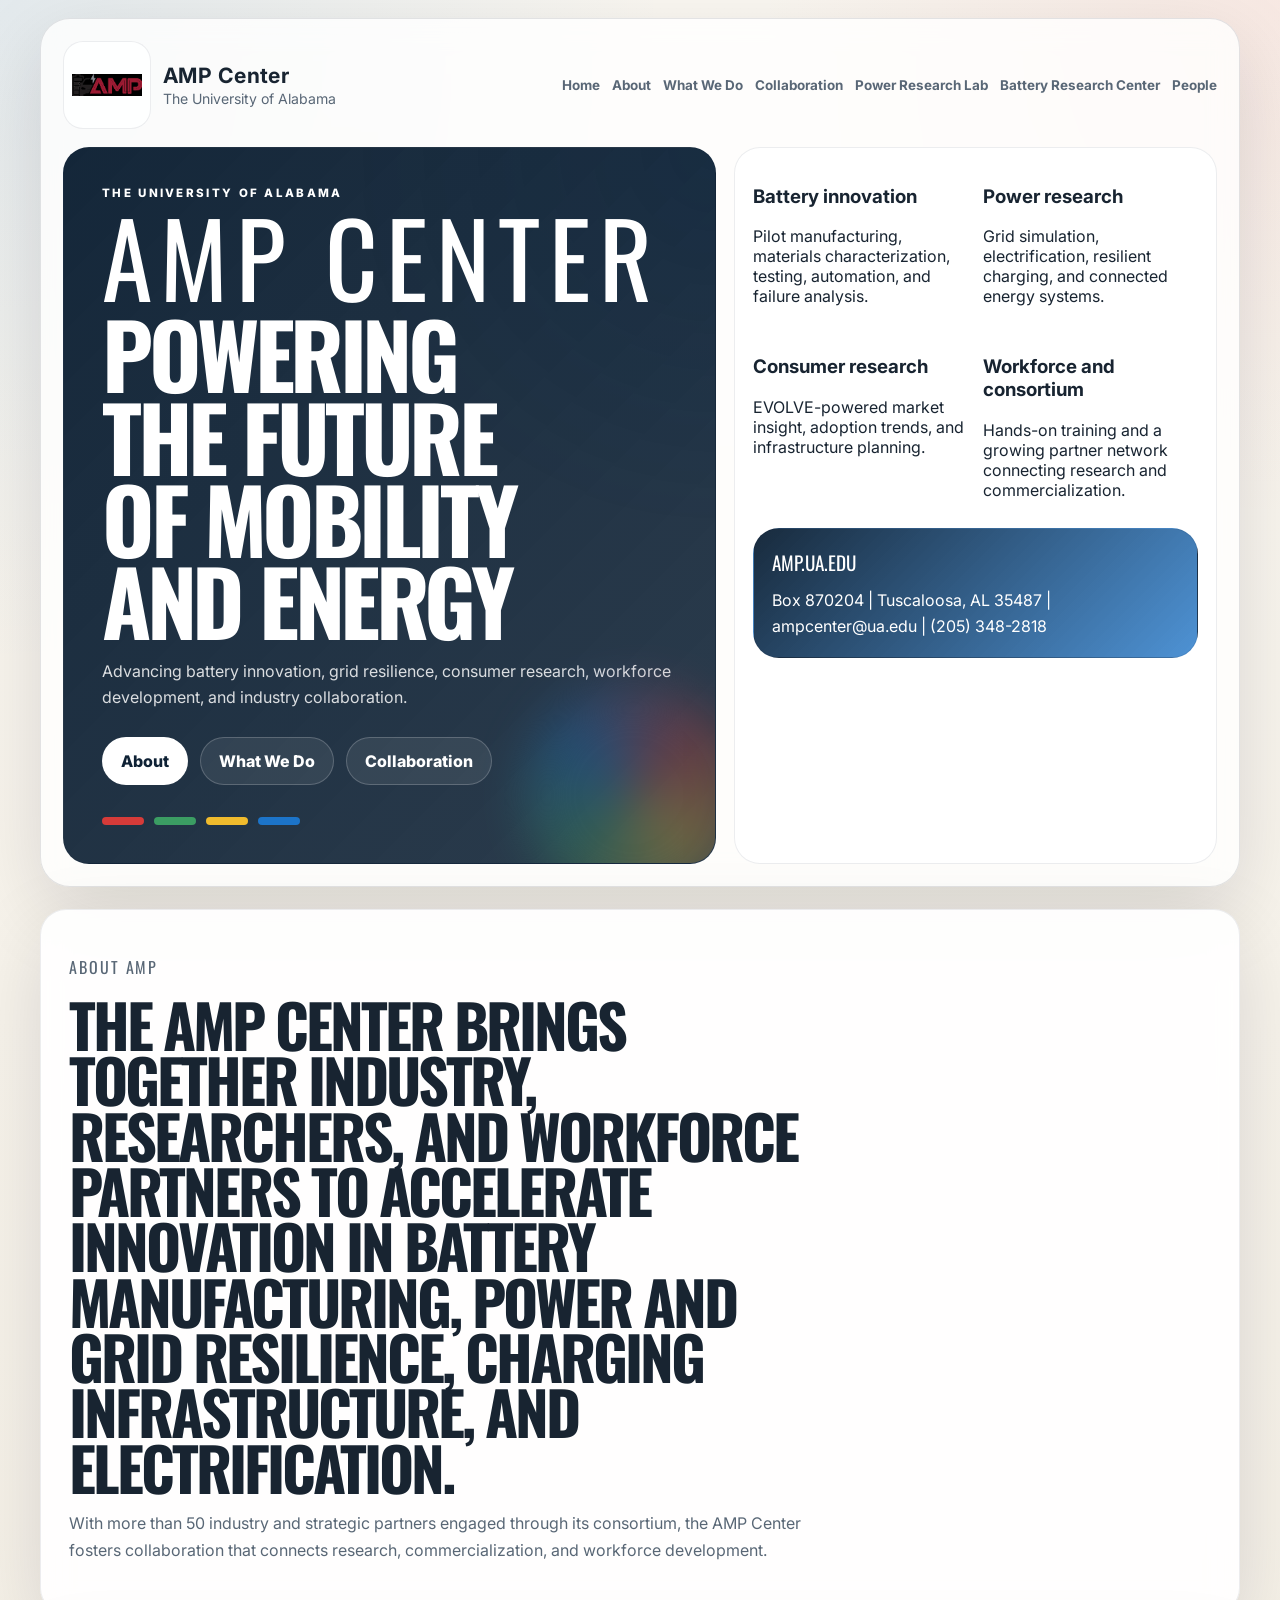
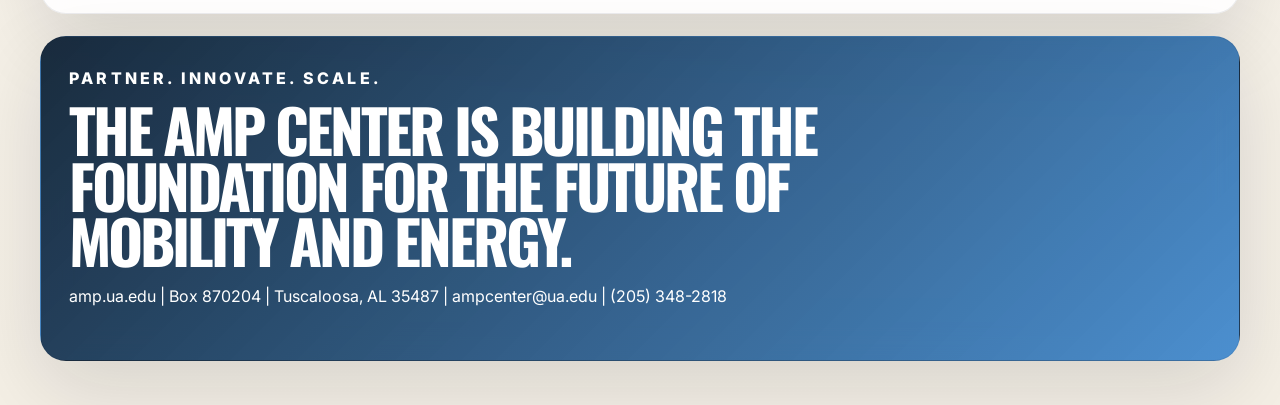
==== commit 429fdc94: "feat: simplify AMP site to brochure-driven pages" ====
--- a/index.html
+++ b/index.html
@@ -14,38 +14,28 @@
   <div class="page-shell">
     <header class="hero">
       <nav class="topbar">
-        <a class="brand" href="index.html">
-          <img src="public/assets/amp-mark.jpg" alt="AMP logo" />
-          <span><strong>AMP Center</strong><small>The University of Alabama</small></span>
-        </a>
-        <div class="navlinks">
-          <a href="about.html">About</a>
-          <a href="what-we-do.html">What we do</a>
-          <a href="collaboration.html">Collaboration</a>
-          <a href="prc.html">PRC</a>
-          <a href="brc.html">BRC</a>
-          <a href="people.html">People</a>
-        </div>
+        <a class="brand" href="index.html"><img src="public/assets/amp-mark.jpg" alt="AMP logo" /><span><strong>AMP Center</strong><small>The University of Alabama</small></span></a>
+        <div class="navlinks"><a href="index.html">Home</a><a href="about.html">About</a><a href="what-we-do.html">What We Do</a><a href="collaboration.html">Collaboration</a><a href="prc.html">Power Research Lab</a><a href="brc.html">Battery Research Center</a><a href="people.html">People</a></div>
       </nav>
-
       <div class="hero-grid">
         <div class="hero-copy">
-          <p class="eyebrow">AMP Center brochure</p>
+          <p class="eyebrow">The University of Alabama</p>
+          <div class="hero-brand">AMP Center</div>
           <h1>POWERING THE FUTURE OF MOBILITY AND ENERGY</h1>
           <p class="lede">Advancing battery innovation, grid resilience, consumer research, workforce development, and industry collaboration.</p>
           <div class="hero-actions">
             <a class="button primary" href="about.html">About</a>
-            <a class="button secondary" href="what-we-do.html">What we do</a>
+            <a class="button secondary" href="what-we-do.html">What We Do</a>
             <a class="button secondary" href="collaboration.html">Collaboration</a>
           </div>
           <div class="color-ribbon"><span class="swatch red"></span><span class="swatch green"></span><span class="swatch yellow"></span><span class="swatch blue"></span></div>
         </div>
         <div class="hero-panel">
-          <div class="stats-grid">
-            <article><strong>50+</strong><span>industry and strategic partners</span></article>
-            <article><strong>45+</strong><span>industry consortium members</span></article>
-            <article><strong>2 MW</strong><span>AC inverter capacity</span></article>
-            <article><strong>12</strong><span>EV charging stations</span></article>
+          <div class="feature-grid">
+            <article><h3>Battery innovation</h3><p>Pilot manufacturing, materials characterization, testing, automation, and failure analysis.</p></article>
+            <article><h3>Power research</h3><p>Grid simulation, electrification, resilient charging, and connected energy systems.</p></article>
+            <article><h3>Consumer research</h3><p>EVOLVE-powered market insight, adoption trends, and infrastructure planning.</p></article>
+            <article><h3>Workforce and consortium</h3><p>Hands-on training and a growing partner network connecting research and commercialization.</p></article>
           </div>
           <div class="quote-card">
             <p>amp.ua.edu</p>
@@ -63,31 +53,6 @@
           <p>With more than 50 industry and strategic partners engaged through its consortium, the AMP Center fosters collaboration that connects research, commercialization, and workforce development.</p>
         </div>
       </section>
-
-      <section class="section split">
-        <div>
-          <p class="brochure-kicker">What we do</p>
-          <h2>Battery, power, consumer, workforce, and consortium copy from the brochure.</h2>
-          <div class="info-list">
-            <div><h3>BATTERY INNOVATION and PILOT LINE ACCESS.</h3><p>AMP’s Battery Research Center supports the full lifecycle of battery development — from material evaluation and cell design to manufacturing scale-up and commercialization readiness. By combining applied research with pilot-scale production capabilities, AMP helps industry partners reduce technical risk, validate processes, and accelerate time to market. Located within the Battery Research Center, these capabilities provide a unique environment to validate technologies, test materials, and scale manufacturing processes.</p></div>
-            <div><h3>POWER and GRID RESILIENCE RESEARCH.</h3><p>As electrification accelerates and energy demand grows, resilient and adaptive power systems are essential. AMP’s power research lab enables utilities, manufacturers, and technology providers to model, test, and validate solutions that improve reliability, optimize energy use, and support emerging high-load applications. Through advanced simulation and real-world testing, partners can evaluate next-generation energy systems and infrastructure in a controlled, collaborative environment.</p></div>
-            <div><h3>BUSINESS INTELLIGENCE and CONSUMER RESEARCH.</h3><p>Electrification success depends on consumer behavior, infrastructure readiness, and market dynamics. AMP provides business intelligence and consumer research to help partners anticipate demand, understand adoption barriers, and guide deployment decisions. Powered by EVOLVE, AMP’s advanced analytics and modeling tool, these insights integrate consumer behavior data, charging usage patterns, and regional adoption trends to support infrastructure planning, strategic investment, and market deployment.</p></div>
-            <div><h3>WORKFORCE DEVELOPMENT.</h3><p>The transition to electrified mobility and advanced energy systems requires a highly skilled workforce prepared to operate, maintain, and scale next-generation technologies. AMP aligns workforce training with real-world manufacturing environments and evolving power system requirements to ensure talent is ready on day one. Through hands-on learning and industry-informed curriculum, AMP helps build a workforce capable of supporting battery production, electrification infrastructure, and advanced energy operations.</p></div>
-          </div>
-        </div>
-        <aside class="mosaic-panel">
-          <div class="portrait-grid">
-            <img src="public/assets/pdf-previews/AMP_11x17_brochure_20260331_p1.png" alt="AMP brochure preview" />
-            <img src="public/assets/battery-page.jpg" alt="Battery advisory board page render" />
-            <img src="public/assets/pdf-previews/AMP_BRC_OnePager_20260331_p1.png" alt="Battery one-pager preview" />
-            <img src="public/assets/pdf-previews/AMP_PRC_OnePager_20260331_p1.png" alt="Power one-pager preview" />
-            <img src="public/assets/amp-mark.jpg" alt="AMP logo" />
-            <img src="public/assets/alabama-power-logo.gif" alt="Alabama Power logo" />
-          </div>
-          <div class="mosaic-caption"><strong>PDF photos, logo, and page previews</strong><span>Extracted from the source packet</span></div>
-        </aside>
-      </section>
-
       <section class="section highlight">
         <div class="section-head tight">
           <p class="eyebrow">Partner. Innovate. Scale.</p>
--- a/styles.css
+++ b/styles.css
@@ -47,13 +47,22 @@
   display: inline-flex; align-items: center; gap: 12px;
 }
 .brand img {
-  width: 64px; height: 64px; object-fit: contain; padding: 6px; border-radius: 16px;
+  width: 88px; height: 88px; object-fit: contain; padding: 8px; border-radius: 20px;
   background: rgba(255,255,255,.8); border: 1px solid rgba(24,36,49,.08);
 }
-.brand strong { display:block; font-size: .95rem; letter-spacing:.02em; }
+.brand strong { display:block; font-size: 1.32rem; letter-spacing:.02em; }
+.brand small { font-size: .88rem; }
 .brand small, .navlinks a, .section-head p, .muted, .caption, .doc-page .source-note { color: var(--muted); }
-.navlinks { display:flex; flex-wrap:wrap; gap: 16px; font-weight: 700; }
-.navlinks a { font-size: .95rem; }
+.navlinks { display:flex; flex-wrap:wrap; gap: 10px 12px; font-weight: 700; }
+.navlinks a { font-size: .84rem; }
+.hero-brand {
+  margin: 0 0 10px;
+  font-family: var(--heading);
+  font-size: clamp(3rem, 8vw, 6.4rem);
+  line-height: .9;
+  letter-spacing: .08em;
+  text-transform: uppercase;
+}
 .hero-grid, .split, .directory-hero-grid, .people-grid, .source-grid { display:grid; gap: 18px; }
 .hero-grid { grid-template-columns: 1.15fr .85fr; align-items: stretch; }
 .hero-copy, .hero-panel, .section, .card, .source-card, .directory-hero-card, .person-card, .doc-page, .quote-card {
@@ -100,6 +109,7 @@
 .section-head { max-width: 900px; margin-bottom: 22px; }
 .section-head.compact { margin-bottom: 14px; }
 .cards { display:grid; gap: 14px; }
+.feature-grid { display:grid; grid-template-columns: repeat(2, minmax(0,1fr)); gap: 14px; }
 .three-up { grid-template-columns: repeat(3, minmax(0,1fr)); }
 .two-up { grid-template-columns: repeat(2, minmax(0,1fr)); }
 .card { padding: 18px; }
@@ -147,6 +157,7 @@
 .tight { max-width: 760px; }
 @media (max-width: 980px) {
   .hero-grid, .split, .contact, .three-up, .two-up, .source-grid, .directory-hero-grid, .people-grid { grid-template-columns: 1fr; }
+  .feature-grid { grid-template-columns: 1fr; }
   .topbar, .directory-topbar { flex-direction: column; align-items:flex-start; }
   .hero-copy { padding: 28px; }
   .section, .contact, .directory-section { padding: 22px; }
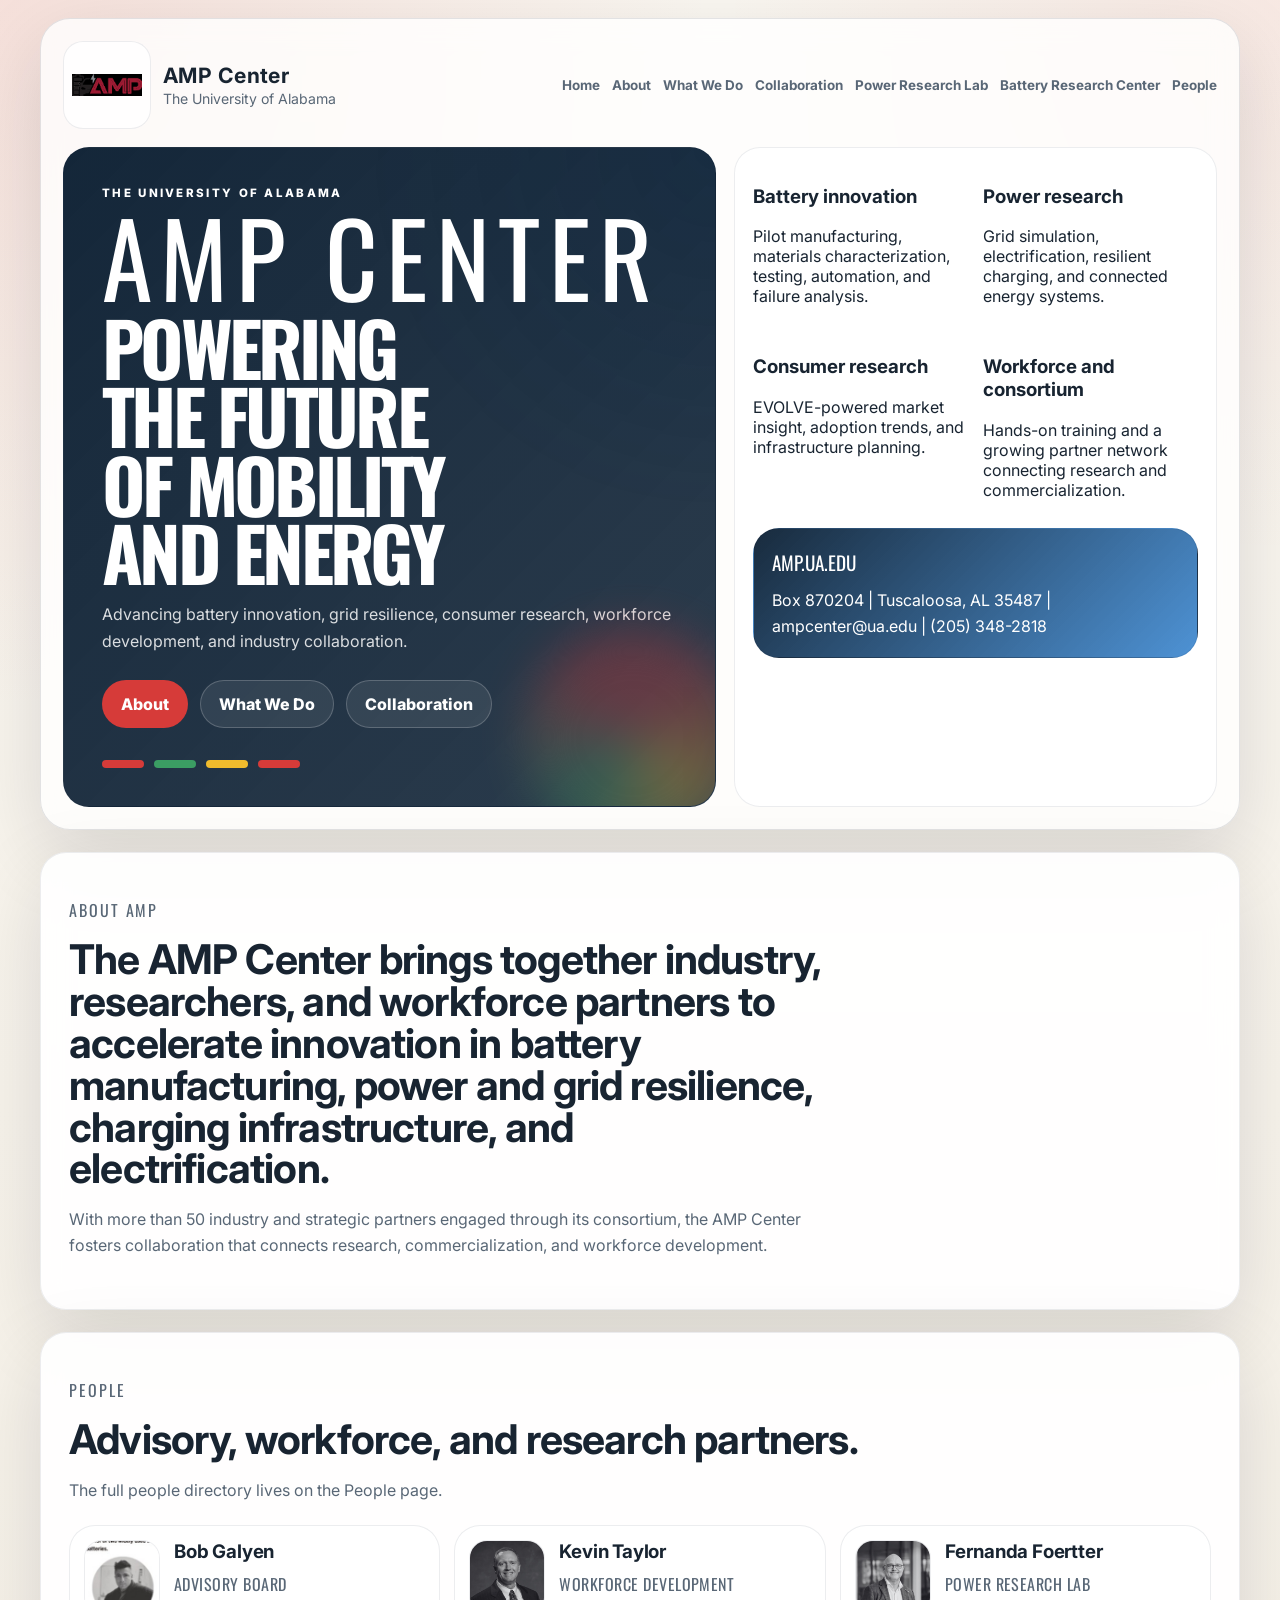
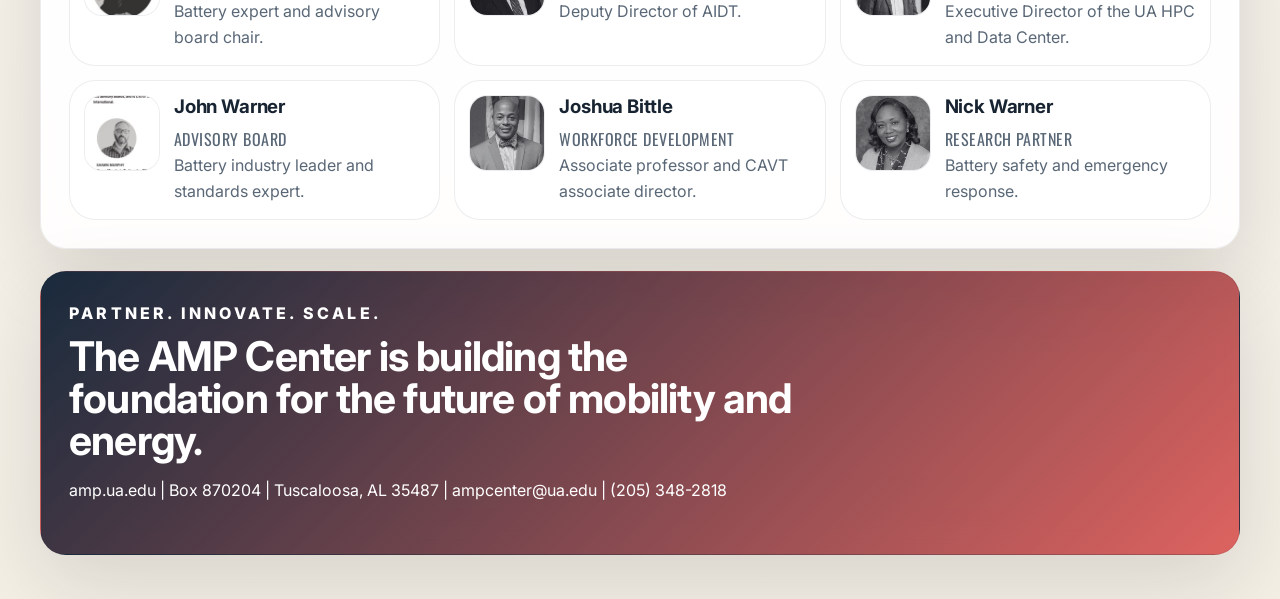
==== commit 9a870842: "fix: shift AMP site to crimson and expand people coverage" ====
--- a/index.html
+++ b/index.html
@@ -53,6 +53,40 @@
           <p>With more than 50 industry and strategic partners engaged through its consortium, the AMP Center fosters collaboration that connects research, commercialization, and workforce development.</p>
         </div>
       </section>
+
+      <section class="section">
+        <div class="section-head">
+          <p class="brochure-kicker">People</p>
+          <h2>Advisory, workforce, and research partners.</h2>
+          <p>The full people directory lives on the People page.</p>
+        </div>
+        <div class="people-preview">
+          <article class="person-card">
+            <img class="person-photo" src="public/assets/advisory/bob-galyen.jpg" alt="Bob Galyen portrait" />
+            <div><h3>Bob Galyen</h3><p class="role">Advisory board</p><p>Battery expert and advisory board chair.</p></div>
+          </article>
+          <article class="person-card">
+            <img class="person-photo" src="public/assets/portrait-workforce-2.jpg" alt="Kevin Taylor portrait" />
+            <div><h3>Kevin Taylor</h3><p class="role">Workforce development</p><p>Deputy Director of AIDT.</p></div>
+          </article>
+          <article class="person-card">
+            <img class="person-photo" src="public/assets/powerlab-fernanda.jpg" alt="Fernanda Foertter portrait" />
+            <div><h3>Fernanda Foertter</h3><p class="role">Power research lab</p><p>Executive Director of the UA HPC and Data Center.</p></div>
+          </article>
+          <article class="person-card">
+            <img class="person-photo" src="public/assets/advisory/john-warner.jpg" alt="John Warner portrait" />
+            <div><h3>John Warner</h3><p class="role">Advisory board</p><p>Battery industry leader and standards expert.</p></div>
+          </article>
+          <article class="person-card">
+            <img class="person-photo" src="public/assets/portrait-workforce-1.jpg" alt="Joshua Bittle portrait" />
+            <div><h3>Joshua Bittle</h3><p class="role">Workforce development</p><p>Associate professor and CAVT associate director.</p></div>
+          </article>
+          <article class="person-card">
+            <img class="person-photo" src="public/assets/portrait-powerlab-3.jpg" alt="Nick Warner portrait" />
+            <div><h3>Nick Warner</h3><p class="role">Research partner</p><p>Battery safety and emergency response.</p></div>
+          </article>
+        </div>
+      </section>
       <section class="section highlight">
         <div class="section-head tight">
           <p class="eyebrow">Partner. Innovate. Scale.</p>
--- a/styles.css
+++ b/styles.css
@@ -6,7 +6,7 @@
   --muted: #596776;
   --line: rgba(24,36,49,0.12);
   --navy: #0f2235;
-  --blue: #1c74c9;
+  --blue: #d63b39;
   --red: #d63b39;
   --yellow: #f0bb2d;
   --green: #3b9d63;
@@ -21,7 +21,7 @@
   font-family: var(--body);
   color: var(--ink);
   background:
-    radial-gradient(circle at top left, rgba(28,116,201,.10), transparent 28%),
+    radial-gradient(circle at top left, rgba(214,59,57,.12), transparent 28%),
     radial-gradient(circle at top right, rgba(214,59,57,.08), transparent 22%),
     linear-gradient(180deg, #faf7f1 0%, var(--paper) 100%);
 }
@@ -86,13 +86,20 @@
 .hero h1, .section h2, .directory-hero-grid h1 {
   margin:0; line-height:.92; letter-spacing:-.05em; font-family: var(--heading); text-transform: uppercase;
 }
-.hero h1 { font-size: clamp(3rem, 7vw, 6rem); max-width: 9ch; }
-.section h2, .directory-hero-grid h1 { font-size: clamp(2.1rem, 4.7vw, 3.8rem); }
+.hero h1 { font-size: clamp(2.55rem, 5.8vw, 4.8rem); max-width: 9ch; }
+.section h2, .directory-hero-grid h1 {
+  font-size: clamp(1.55rem, 3.2vw, 2.6rem);
+  line-height: 1.04;
+  letter-spacing: -.02em;
+  text-transform: none;
+  font-family: var(--body);
+  font-weight: 700;
+}
 .lede, .section-head p, .card p, .quote-card p, .quote-card span, .person-card p, .doc-page p, .doc-page li { line-height:1.65; font-size: 1rem; }
 .lede { max-width: 62ch; margin: 16px 0 0; color: rgba(255,255,255,.84); }
 .hero-actions { display:flex; flex-wrap:wrap; gap: 12px; margin-top: 26px; }
 .button { display:inline-flex; align-items:center; justify-content:center; padding: 13px 18px; border-radius: 999px; font-weight:800; border:1px solid transparent; }
-.button.primary { background:#fff; color:var(--navy); }
+.button.primary { background:var(--red); color:#fff; }
 .button.secondary { color:#fff; background: rgba(255,255,255,.08); border-color: rgba(255,255,255,.2); }
 .button.secondary.dark { color:var(--navy); background: rgba(255,255,255,.75); border-color: rgba(24,36,49,.12); }
 .hero-panel { padding: 18px; }
@@ -102,6 +109,7 @@
 .stats-grid span { color: var(--muted); line-height:1.45; }
 .quote-card { margin-top: 12px; padding: 18px; color:#fff; background: linear-gradient(135deg, rgba(15,34,53,.96), rgba(28,116,201,.78)); }
 .quote-card p { margin:0 0 8px; font-family: var(--heading); font-size: 1.2rem; text-transform: uppercase; }
+.section-head h2 { line-height: 1.02; }
 .color-ribbon { display:flex; gap: 10px; margin-top: 32px; }
 .swatch { width: 42px; height: 8px; border-radius: 999px; }
 .swatch.red{background:var(--red)} .swatch.green{background:var(--green)} .swatch.yellow{background:var(--yellow)} .swatch.blue{background:var(--blue)}
@@ -113,7 +121,7 @@
 .three-up { grid-template-columns: repeat(3, minmax(0,1fr)); }
 .two-up { grid-template-columns: repeat(2, minmax(0,1fr)); }
 .card { padding: 18px; }
-.card h3, .info-list h3, .source-card h3, .doc-page h3, .person-card h3 { margin: 0 0 8px; font-family: var(--heading); text-transform: uppercase; letter-spacing:.03em; }
+.card h3, .info-list h3, .source-card h3, .doc-page h3, .person-card h3 { margin: 0 0 8px; font-family: var(--body); text-transform: none; letter-spacing:-.01em; font-weight: 700; }
 .card p { margin: 0; }
 .card.accent-red{box-shadow: inset 0 4px 0 var(--red)} .card.accent-blue{box-shadow: inset 0 4px 0 var(--blue)} .card.accent-gold{box-shadow: inset 0 4px 0 var(--yellow)}
 .split { grid-template-columns: 1.05fr .95fr; align-items: start; }
@@ -137,11 +145,13 @@
 .mosaic-panel { padding: 16px; background: linear-gradient(180deg, rgba(255,255,255,.9), rgba(248,243,235,.88)); }
 .mosaic-caption { display:flex; justify-content:space-between; gap: 12px; align-items: baseline; padding: 12px 4px 0; }
 .brochure-kicker { font-family: var(--heading); text-transform: uppercase; font-size: .95rem; letter-spacing:.12em; color: var(--blue); }
-.highlight { background: linear-gradient(135deg, rgba(15,34,53,.96), rgba(28,116,201,.78)); color:#fff; }
+.highlight { background: linear-gradient(135deg, rgba(15,34,53,.96), rgba(214,59,57,.78)); }
 .highlight .section-head h2, .highlight .section-head p, .highlight .eyebrow { color:#fff; }
 .benefit-strip { display:flex; flex-wrap:wrap; gap: 10px; }
 .benefit-strip span { padding: 11px 15px; border-radius: 999px; background: rgba(255,255,255,.12); border:1px solid rgba(255,255,255,.18); font-weight:700; }
 .contact { margin-top: 22px; display:grid; grid-template-columns: 1fr auto; gap: 20px; align-items: center; padding: 28px; }
+.people-stats { display:flex; flex-wrap:wrap; gap: 10px; margin-top: 16px; }
+.people-stats span { padding: 10px 14px; border-radius: 999px; background: rgba(214,59,57,.1); border:1px solid rgba(214,59,57,.18); color: var(--navy); font-weight: 700; }
 .directory-page { background: linear-gradient(180deg, #faf7f1 0%, var(--paper) 100%); }
 .directory-main { display:grid; gap: 22px; margin-top: 22px; }
 .directory-hero-grid { grid-template-columns: 1fr 360px; align-items: stretch; }
@@ -151,12 +161,17 @@
 .people-grid { grid-template-columns: repeat(2, minmax(0,1fr)); }
 .person-card { display:grid; grid-template-columns: 96px 1fr; gap: 14px; }
 .person-photo { width: 96px; height: 96px; object-fit: cover; background:#fff; }
+.people-preview { display:grid; grid-template-columns: repeat(3, minmax(0,1fr)); gap: 14px; }
+.people-preview .person-card { grid-template-columns: 76px 1fr; }
+.people-preview .person-photo { width: 76px; height: 76px; }
 .role { margin: 0 0 8px; font-family: var(--heading); text-transform: uppercase; font-size: .9rem; letter-spacing:.03em; color: var(--blue); }
 .directory-hero, .directory-section { position: relative; }
 .directory-hero-grid h1 { max-width: 12ch; }
 .tight { max-width: 760px; }
+.muted-card { padding: 18px; border-radius: 22px; background: rgba(255,255,255,.72); border:1px solid rgba(24,36,49,.08); }
 @media (max-width: 980px) {
   .hero-grid, .split, .contact, .three-up, .two-up, .source-grid, .directory-hero-grid, .people-grid { grid-template-columns: 1fr; }
+  .people-preview { grid-template-columns: 1fr; }
   .feature-grid { grid-template-columns: 1fr; }
   .topbar, .directory-topbar { flex-direction: column; align-items:flex-start; }
   .hero-copy { padding: 28px; }
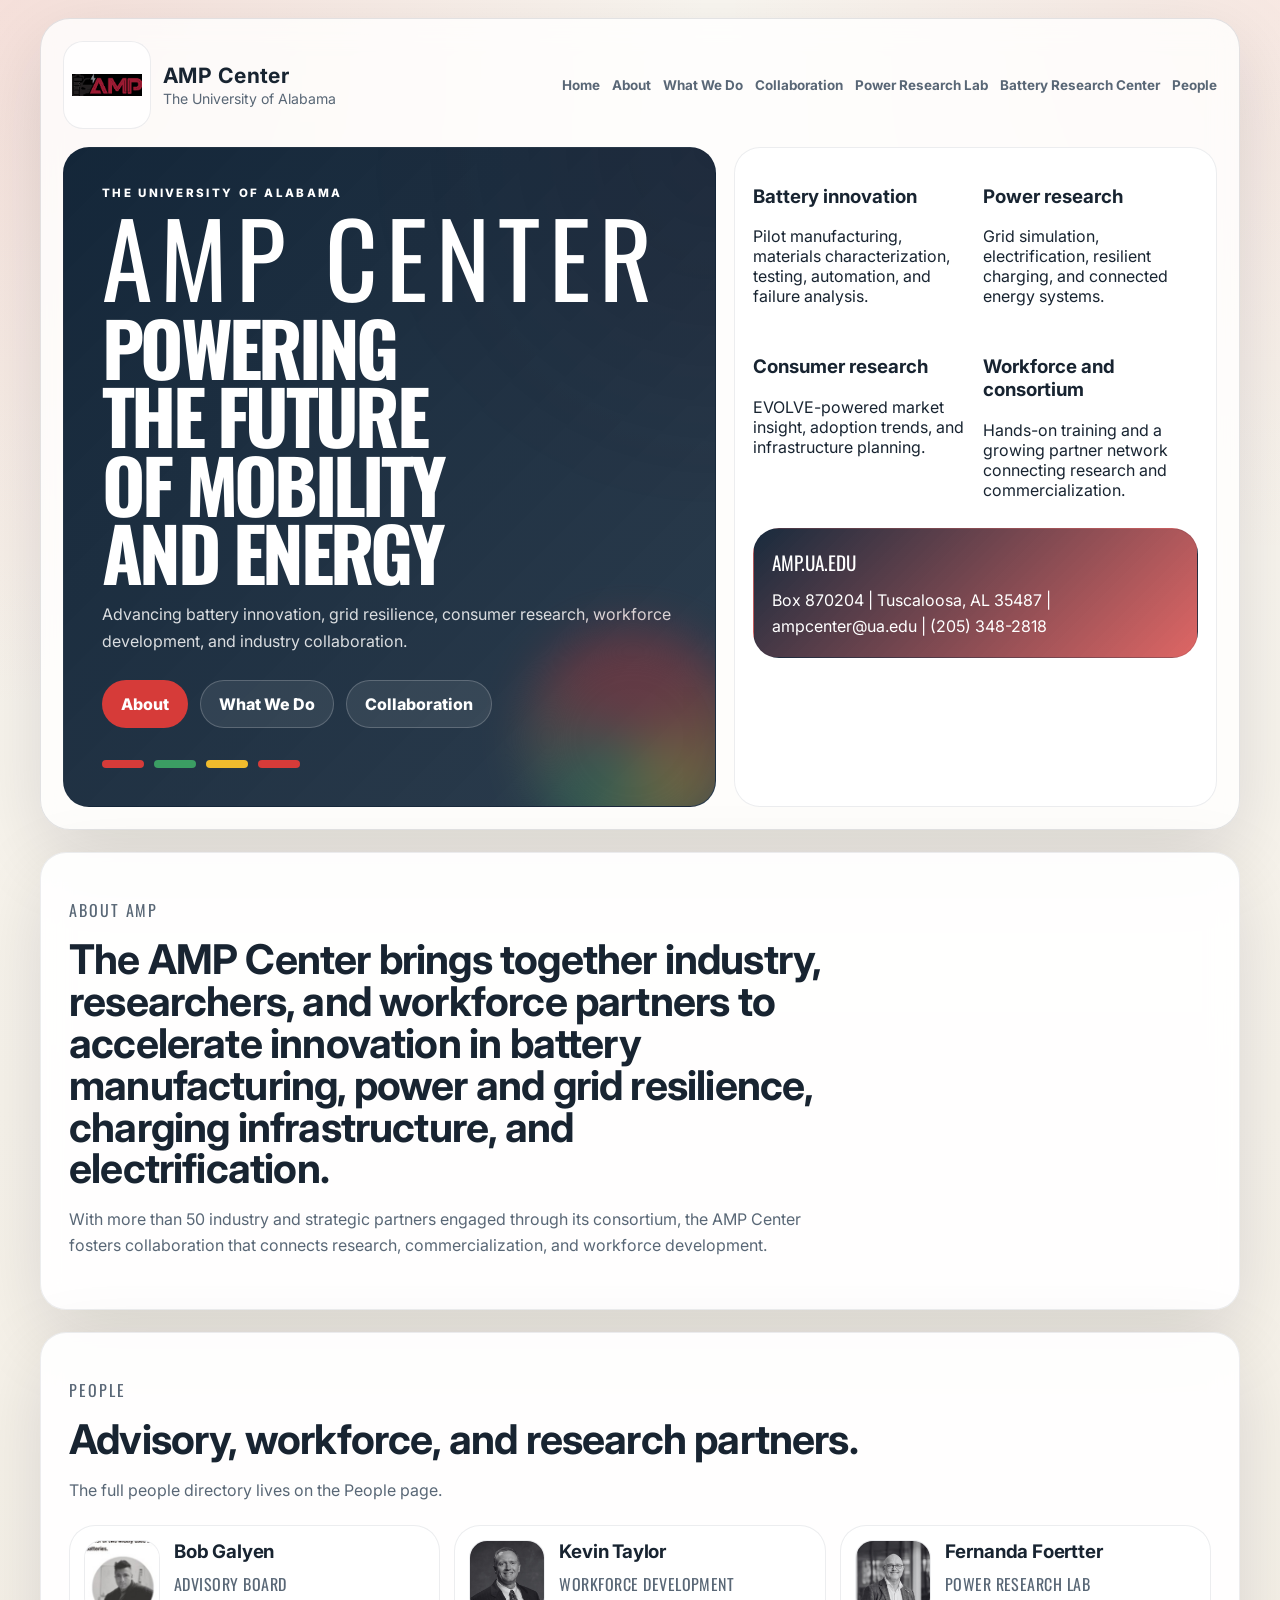
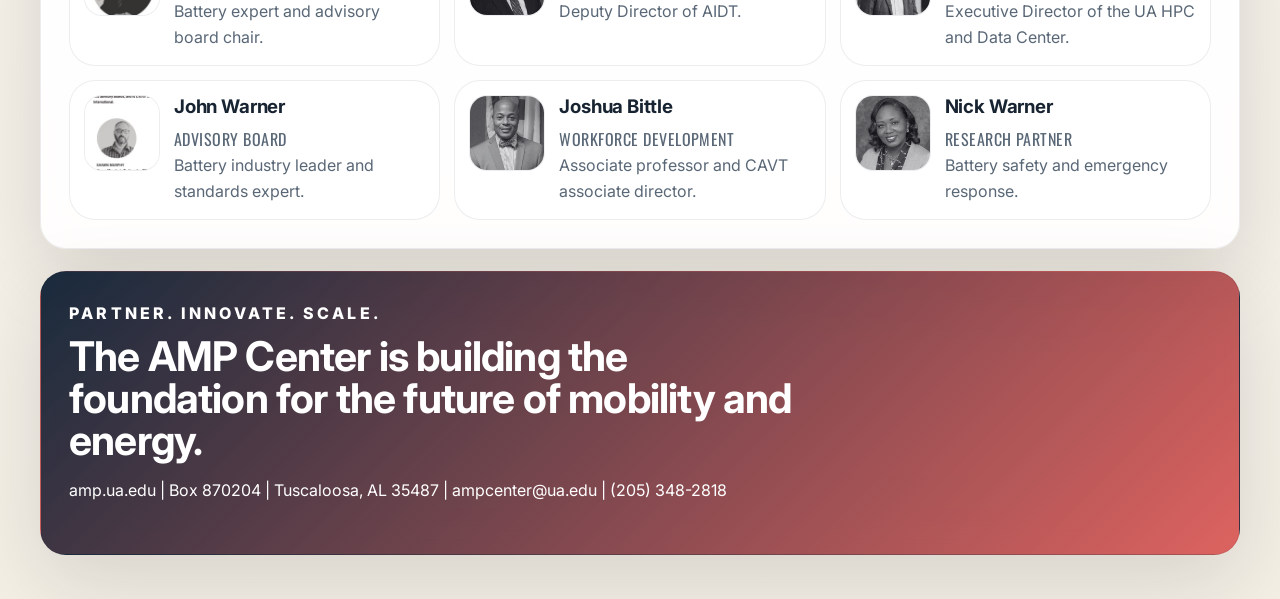
==== commit a00ef5c2: "fix: convert blue accents to crimson" ====
--- a/index.html
+++ b/index.html
@@ -28,7 +28,7 @@
             <a class="button secondary" href="what-we-do.html">What We Do</a>
             <a class="button secondary" href="collaboration.html">Collaboration</a>
           </div>
-          <div class="color-ribbon"><span class="swatch red"></span><span class="swatch green"></span><span class="swatch yellow"></span><span class="swatch blue"></span></div>
+          <div class="color-ribbon"><span class="swatch red"></span><span class="swatch green"></span><span class="swatch yellow"></span><span class="swatch red"></span></div>
         </div>
         <div class="hero-panel">
           <div class="feature-grid">
--- a/styles.css
+++ b/styles.css
@@ -72,7 +72,7 @@
   padding: 38px; color: #fff; overflow: hidden;
   background:
     linear-gradient(135deg, rgba(15,34,53,.98), rgba(15,34,53,.88)),
-    radial-gradient(circle at top right, rgba(28,116,201,.5), transparent 40%);
+    radial-gradient(circle at top right, rgba(214,59,57,.5), transparent 40%);
   position: relative;
 }
 .hero-copy::after {
@@ -107,7 +107,7 @@
 .stats-grid article { padding: 18px; border-radius: 20px; background: linear-gradient(180deg, rgba(244,239,229,.95), rgba(255,255,255,.92)); border:1px solid rgba(24,36,49,.08); }
 .stats-grid strong { display:block; font-family:var(--heading); font-size: 2rem; letter-spacing:.02em; color: var(--navy); }
 .stats-grid span { color: var(--muted); line-height:1.45; }
-.quote-card { margin-top: 12px; padding: 18px; color:#fff; background: linear-gradient(135deg, rgba(15,34,53,.96), rgba(28,116,201,.78)); }
+.quote-card { margin-top: 12px; padding: 18px; color:#fff; background: linear-gradient(135deg, rgba(15,34,53,.96), rgba(214,59,57,.78)); }
 .quote-card p { margin:0 0 8px; font-family: var(--heading); font-size: 1.2rem; text-transform: uppercase; }
 .section-head h2 { line-height: 1.02; }
 .color-ribbon { display:flex; gap: 10px; margin-top: 32px; }
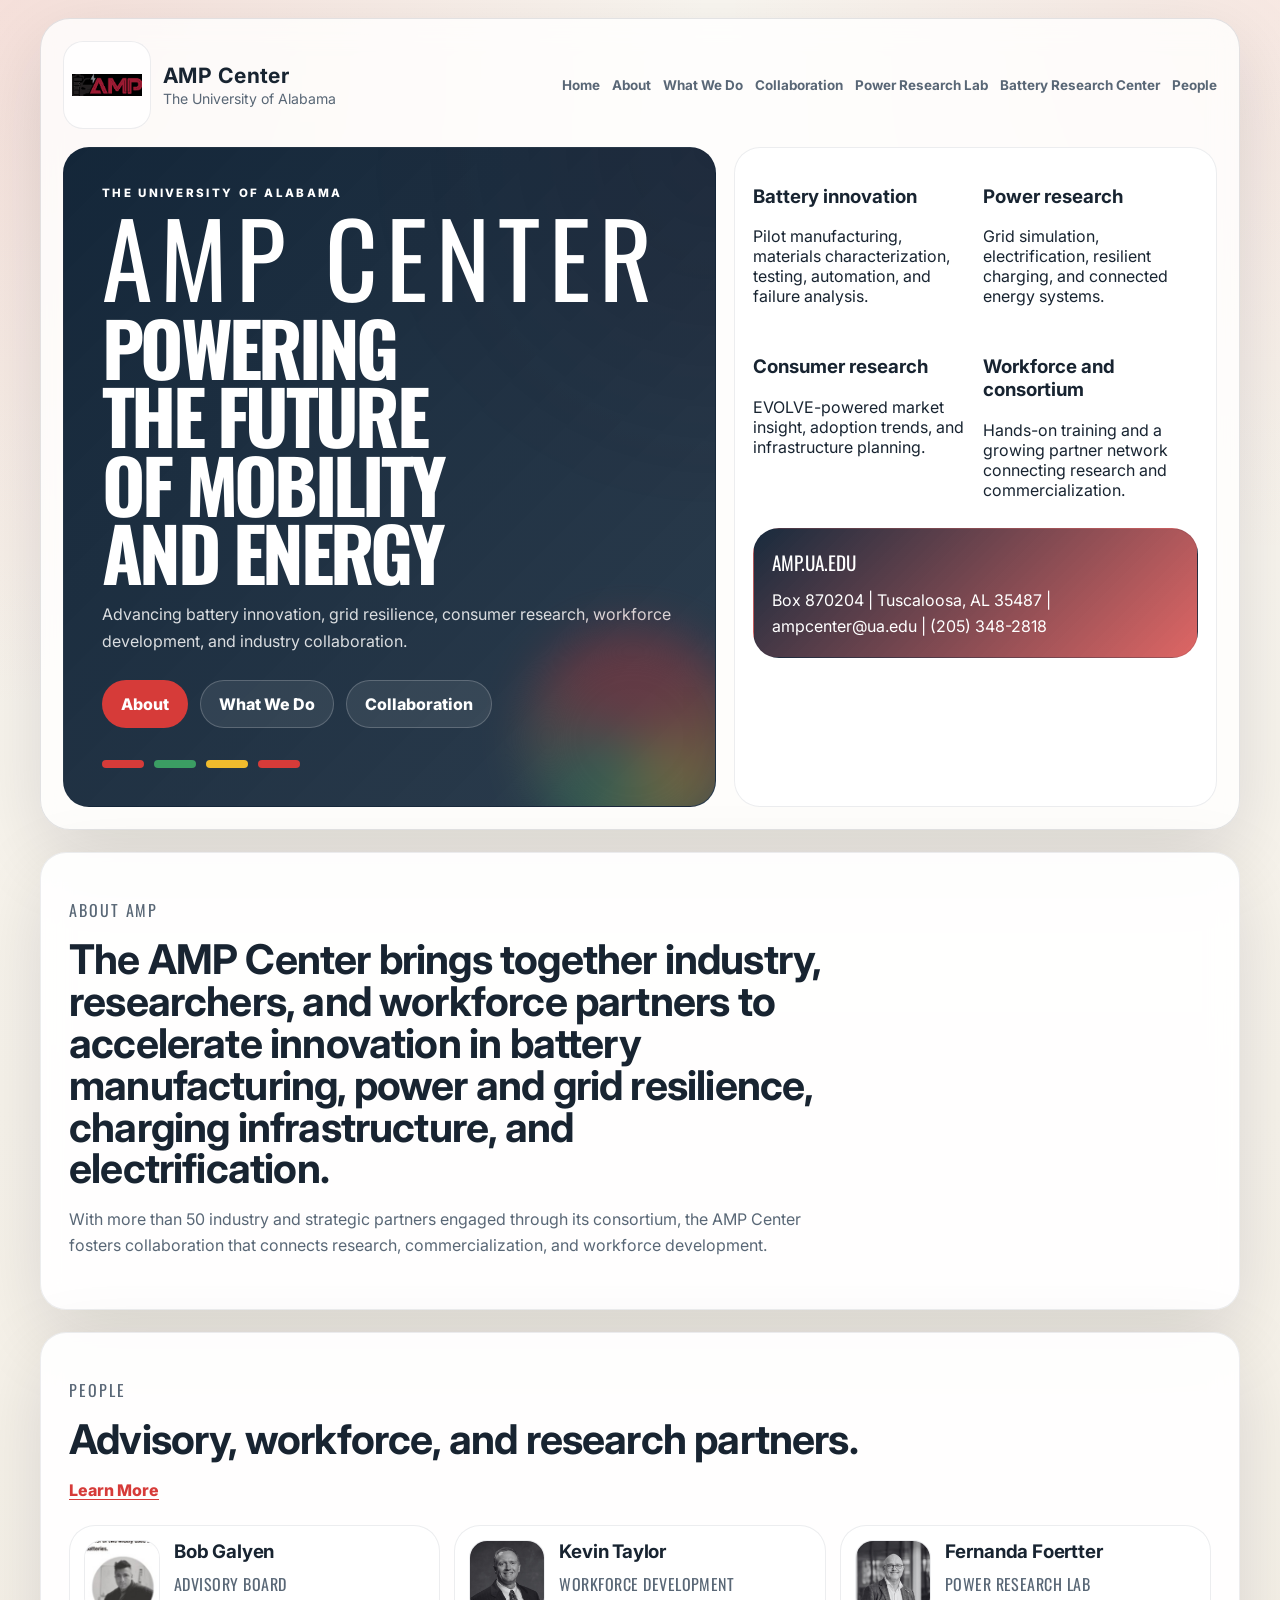
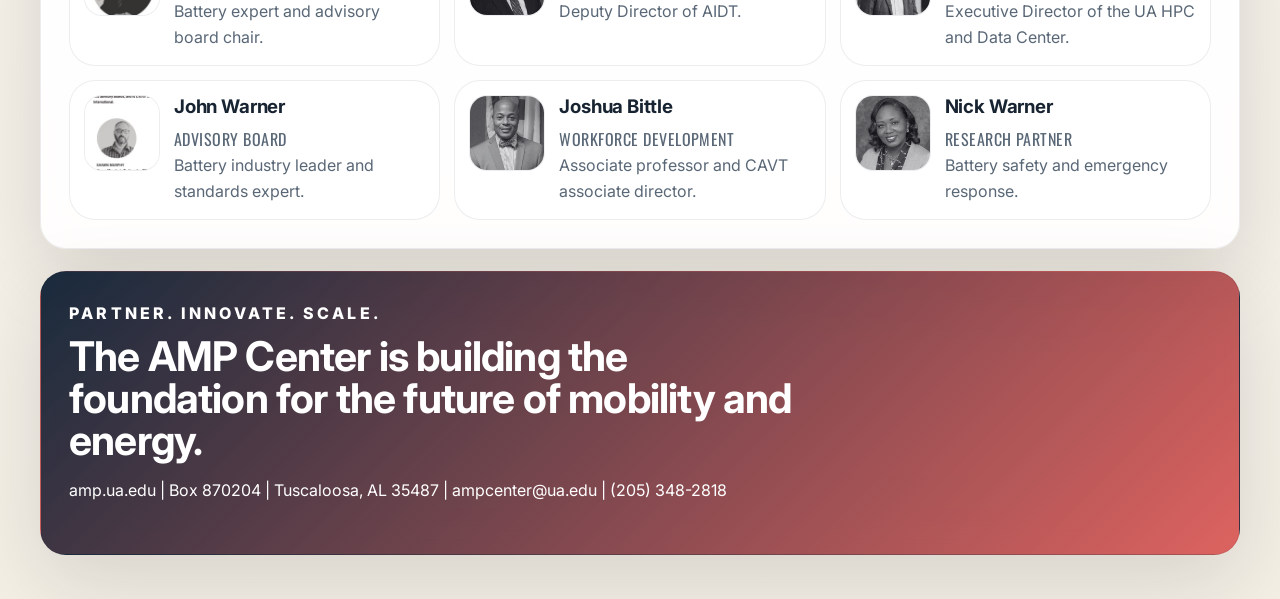
==== commit 979ffb40: "fix: update AMP labels and split people sections" ====
--- a/index.html
+++ b/index.html
@@ -58,7 +58,7 @@
         <div class="section-head">
           <p class="brochure-kicker">People</p>
           <h2>Advisory, workforce, and research partners.</h2>
-          <p>The full people directory lives on the People page.</p>
+          <p><a class="text-link" href="people.html">Learn More</a></p>
         </div>
         <div class="people-preview">
           <article class="person-card">
--- a/styles.css
+++ b/styles.css
@@ -55,6 +55,8 @@
 .brand small, .navlinks a, .section-head p, .muted, .caption, .doc-page .source-note { color: var(--muted); }
 .navlinks { display:flex; flex-wrap:wrap; gap: 10px 12px; font-weight: 700; }
 .navlinks a { font-size: .84rem; }
+.text-link { color: var(--red); font-weight: 800; text-decoration: underline; text-underline-offset: 3px; }
+.text-link:hover { opacity: .85; }
 .hero-brand {
   margin: 0 0 10px;
   font-family: var(--heading);
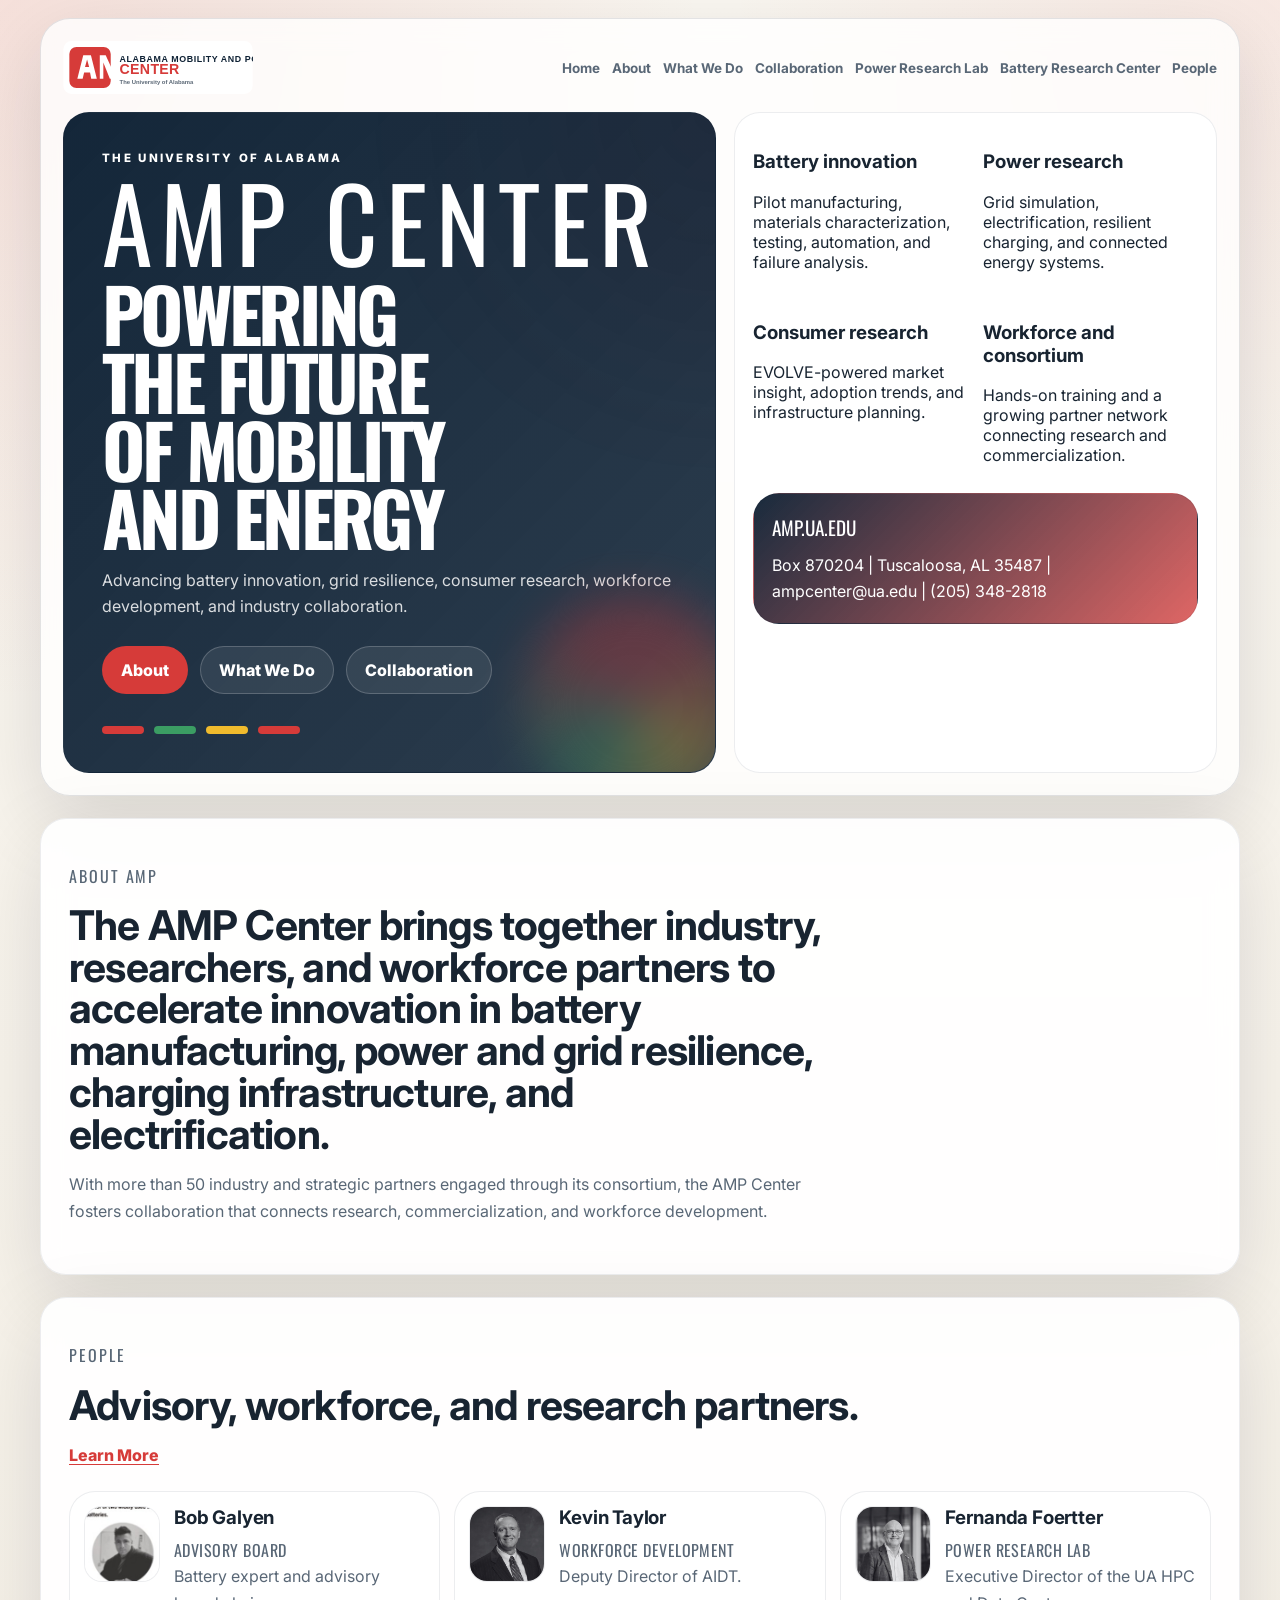
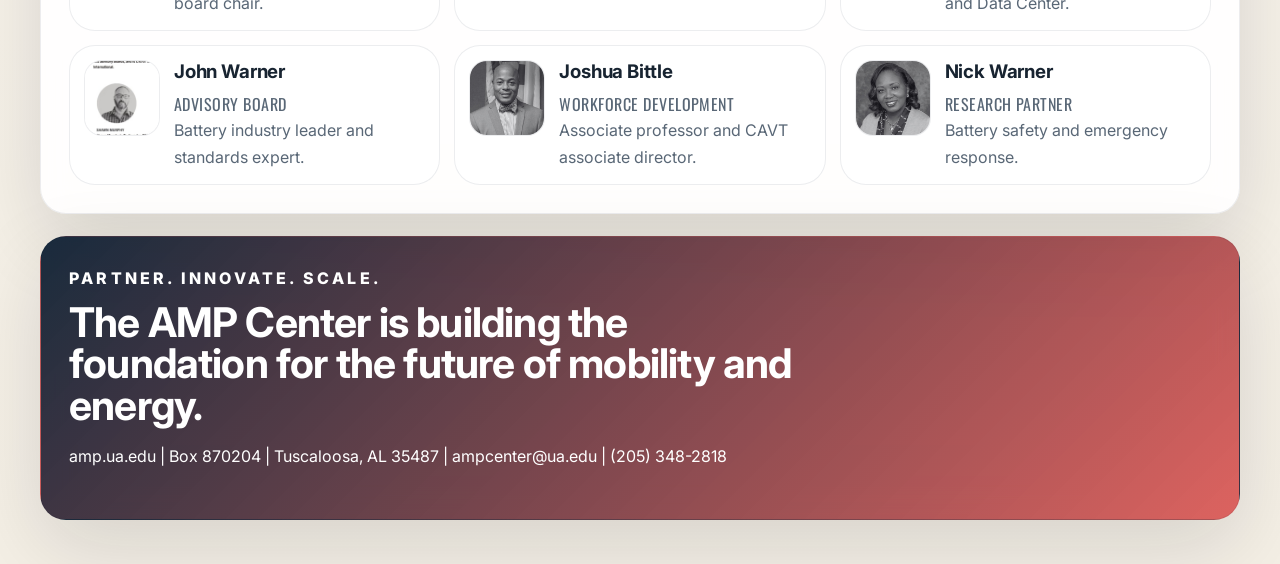
==== commit f5ee8dbd: "feat: replace AMP logo with wordmark svg" ====
--- a/index.html
+++ b/index.html
@@ -14,7 +14,7 @@
   <div class="page-shell">
     <header class="hero">
       <nav class="topbar">
-        <a class="brand" href="index.html"><img src="public/assets/amp-mark.jpg" alt="AMP logo" /><span><strong>AMP Center</strong><small>The University of Alabama</small></span></a>
+        <a class="brand" href="index.html" aria-label="AMP Center Home"><img src="public/assets/amp-logo.svg" alt="AMP Center logo" /></a>
         <div class="navlinks"><a href="index.html">Home</a><a href="about.html">About</a><a href="what-we-do.html">What We Do</a><a href="collaboration.html">Collaboration</a><a href="prc.html">Power Research Lab</a><a href="brc.html">Battery Research Center</a><a href="people.html">People</a></div>
       </nav>
       <div class="hero-grid">
--- a/styles.css
+++ b/styles.css
@@ -41,14 +41,13 @@
 }
 .hero, .directory-hero { padding: 22px; }
 .topbar, .directory-topbar {
-  display: flex; align-items: center; justify-content: space-between; gap: 16px; margin-bottom: 18px;
+  display: flex; flex-wrap: wrap; align-items: center; justify-content: space-between; gap: 16px; margin-bottom: 18px;
 }
 .brand {
   display: inline-flex; align-items: center; gap: 12px;
 }
 .brand img {
-  width: 88px; height: 88px; object-fit: contain; padding: 8px; border-radius: 20px;
-  background: rgba(255,255,255,.8); border: 1px solid rgba(24,36,49,.08);
+  width: min(190px, 44vw); height: auto; object-fit: contain;
 }
 .brand strong { display:block; font-size: 1.32rem; letter-spacing:.02em; }
 .brand small { font-size: .88rem; }
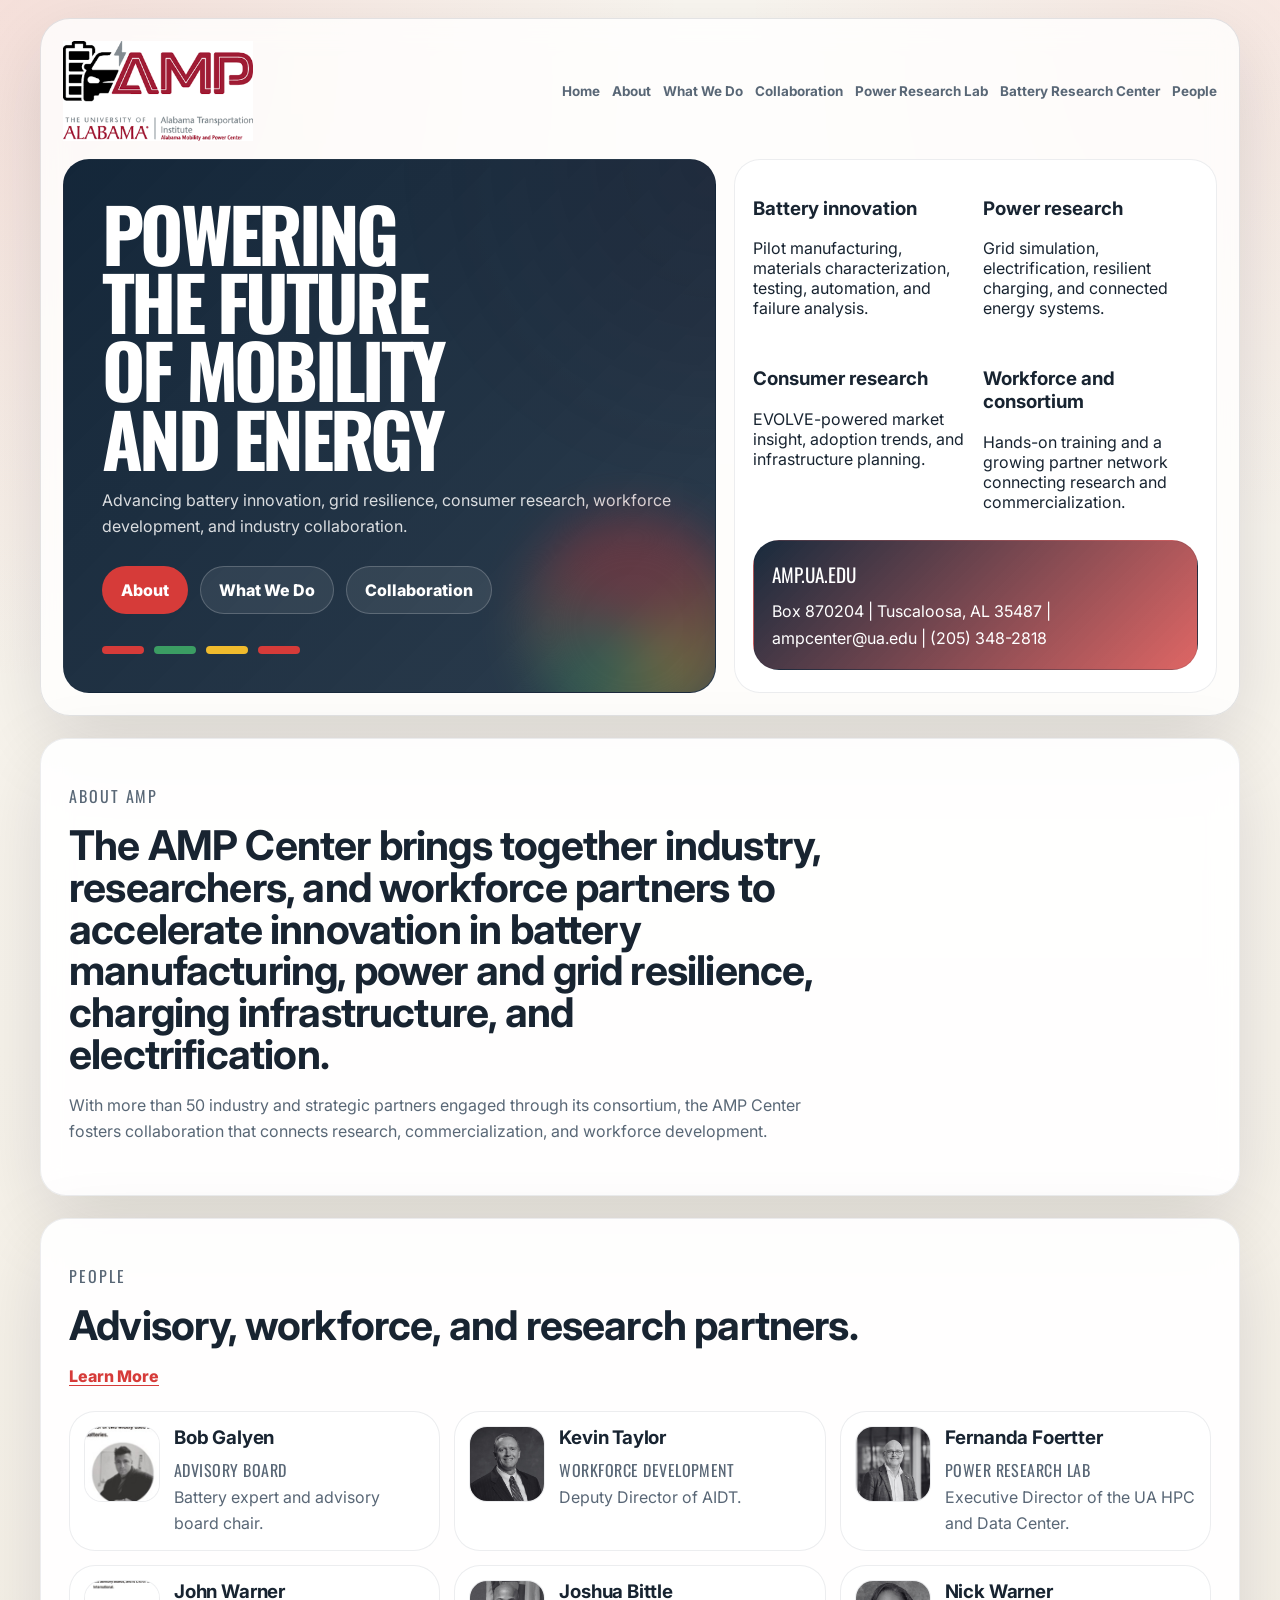
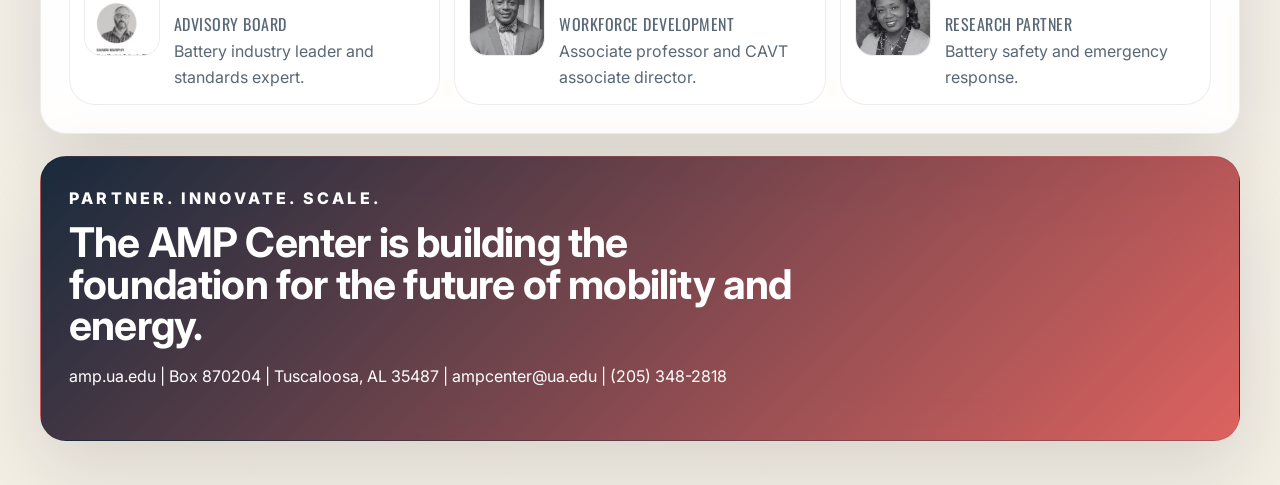
==== commit 9f9fb8e5: "fix: swap in provided AMP logo and simplify header" ====
--- a/index.html
+++ b/index.html
@@ -14,13 +14,11 @@
   <div class="page-shell">
     <header class="hero">
       <nav class="topbar">
-        <a class="brand" href="index.html" aria-label="AMP Center Home"><img src="public/assets/amp-logo.svg" alt="AMP Center logo" /></a>
+        <a class="brand" href="index.html" aria-label="AMP Center Home"><img src="public/assets/amp-logo.png" alt="AMP Center logo" /></a>
         <div class="navlinks"><a href="index.html">Home</a><a href="about.html">About</a><a href="what-we-do.html">What We Do</a><a href="collaboration.html">Collaboration</a><a href="prc.html">Power Research Lab</a><a href="brc.html">Battery Research Center</a><a href="people.html">People</a></div>
       </nav>
       <div class="hero-grid">
         <div class="hero-copy">
-          <p class="eyebrow">The University of Alabama</p>
-          <div class="hero-brand">AMP Center</div>
           <h1>POWERING THE FUTURE OF MOBILITY AND ENERGY</h1>
           <p class="lede">Advancing battery innovation, grid resilience, consumer research, workforce development, and industry collaboration.</p>
           <div class="hero-actions">
